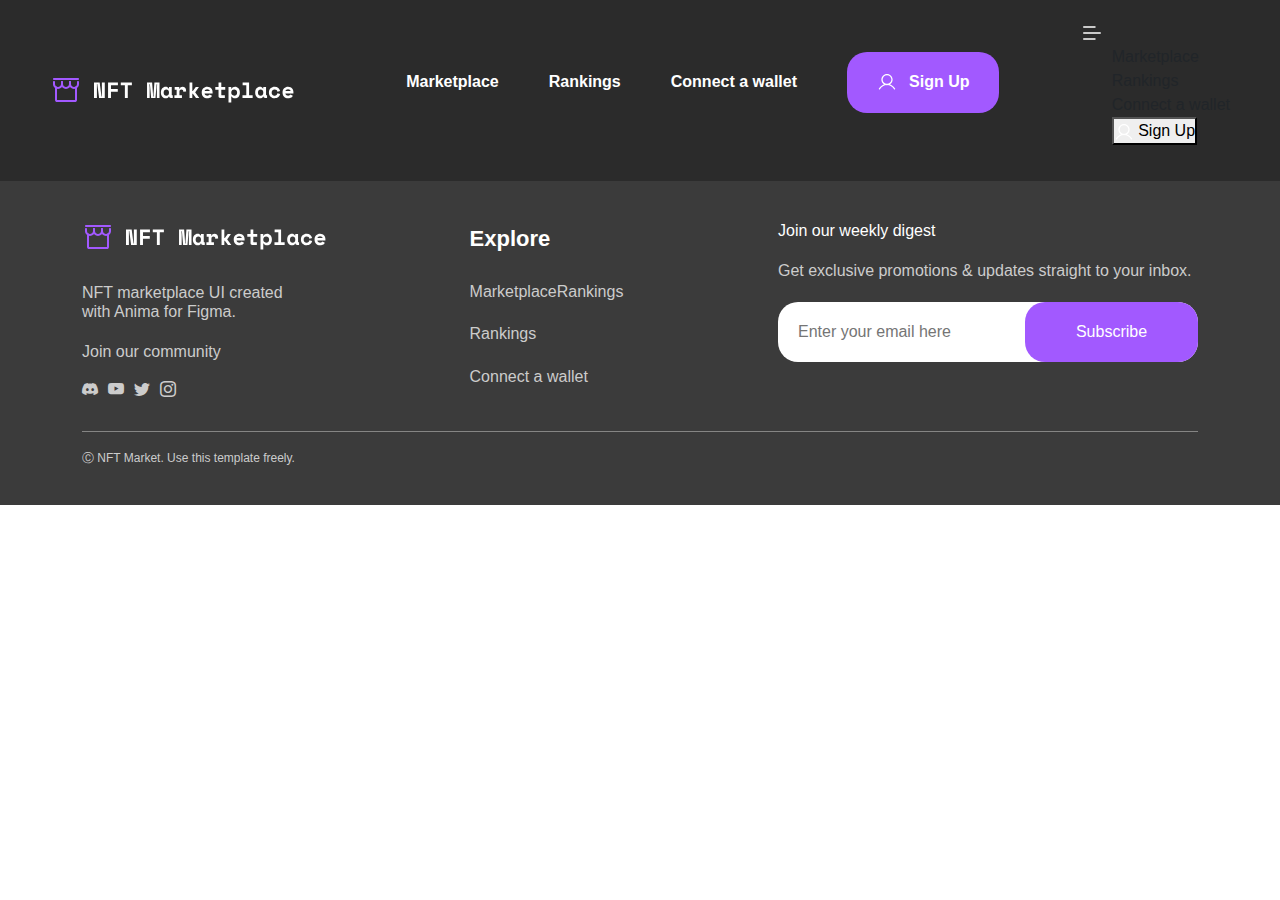
==== Index.html @ e2fe7457 "add artist product" ====
<!DOCTYPE html>
<html lang="en">

<head>
    <meta charset="UTF-8" />
    <meta http-equiv="X-UA-Compatible" content="IE=edge" />
    <meta name="viewport" content="width=device-width, initial-scale=1.0" />
    <title>NFT MarketPlace</title>
    <link rel="stylesheet" href="https://cdn.jsdelivr.net/npm/bootstrap-icons@1.10.3/font/bootstrap-icons.css" />
    <link rel="icon" href="./images/favicon_logo.ico" />
    <link rel="stylesheet" href="css/bootstrap.min.css" />
    <link rel="stylesheet" href="css/main.css" />
</head>

<!-- body -->

<body>
    <!-- header -->

    <header class="home_header">
        <nav class="home_nav">
            <div class="home_logo">
                <a href="#">
                    <img src="images/logo.svg" alt="logo" title=" NFT logo" /></a>
            </div>
            <ul class="home_list">
                <li class="home_item">
                    <a href="#" class="home_link">Marketplace</a>
                </li>
                <li class="home_item">
                    <a href="#" class="home_link">Rankings</a>
                </li>
                <li class="home_item">
                    <a href="#" class="home_link">Connect a wallet</a>
                </li>
                <button class="nav_btn">
            <img src="images/User.svg" alt="" /> Sign Up
          </button>
            </ul>
            <div class="hamburger">
                <img src="images/nav_menu.svg" alt="" />
                <div class="home_burger_nav_list">
                    <ul>
                        <li>
                            <a href="#">Marketplace</a>
                        </li>
                        <li>
                            <a href="#">Rankings</a>
                        </li>
                        <li>
                            <a href="#">Connect a wallet</a>
                        </li>
                        <button class="nav_btn">
                <img src="images/User.svg" alt="" /> Sign Up
              </button>
                    </ul>
                </div>
            </div>
        </nav>
    </header>

    <!-- footer -->

    <footer class="footer__bg">
        <div class="footer container d-flex flex-column">
            <div class="footer__content d-flex flex-column flex-lg-row justify-content-between">
                <div class="footer__desc">
                    <img src="./images/logo.svg" alt="img" />
                    <a href="#">
                        <h4>NFT marketplace UI created with Anima for Figma.</h4>
                    </a>
                    <a href="#">
                        <p>Join our community</p>
                    </a>
                    <div class="d-flex">
                        <a href="#"><i class="bi bi-discord"></i></a>
                        <a href="#"><i class="bi bi-youtube"></i></a>
                        <a href="#"><i class="bi bi-twitter"></i></a>
                        <a href="#"><i class="bi bi-instagram"></i></a>
                    </div>
                </div>
                <div class="footer__links">
                    <h4>Explore</h4>
                    <div class="d-flex flex-column">
                        <a href="#">
                            <p>MarketplaceRankings</p>
                        </a>
                        <a href="#">
                            <p>Rankings</p>
                        </a>
                        <a href="#">
                            <p>Connect a wallet</p>
                        </a>
                    </div>
                </div>
                <div class="footer__email">
                    <h4>Join our weekly digest</h4>
                    <p>Get exclusive promotions & updates straight to your inbox.</p>
                    <form class="d-flex flex-column flex-sm-row justify-content-between">
                        <input type="email" name="email" id="email" required placeholder="Enter your email here" />
                        <button type="submit">Subscribe</button>
                    </form>
                </div>
            </div>
            <div class="footer__author">
                <div class="w-100" style="background: #858584; height: 1px"></div>
                <a href="#">
                    <p>Ⓒ NFT Market. Use this template freely.</p>
                </a>
            </div>
        </div>
    </footer>

    <!-- link of js. don't touch -->

    <script src="js/bootstrap.bundle.min.js"></script>
</body>

</html>
---- css/main.css ----
@font-face {
  font-family: "Work Sans";
  src: url("../fonts/Work_Sans/static/WorkSans-Light.ttf") format("truetype");
  font-weight: 300;
  font-style: normal;
}
@font-face {
  font-family: "Work Sans";
  src: url("../fonts/Work_Sans/static/WorkSans-Regular.ttf") format("truetype");
  font-weight: 400;
  font-style: normal;
}
@font-face {
  font-family: "Work Sans";
  src: url("../fonts/Work_Sans/static/WorkSans-Medium.ttf") format("truetype");
  font-weight: 500;
  font-style: normal;
}
@font-face {
  font-family: "Work Sans";
  src: url("../fonts/Work_Sans/static/WorkSans-SemiBold.ttf") format("truetype");
  font-weight: 600;
  font-style: normal;
}
@font-face {
  font-family: "Work Sans";
  src: url("../fonts/Work_Sans/static/WorkSans-Bold.ttf") format("truetype");
  font-weight: 700;
  font-style: normal;
}
@font-face {
  font-family: "Work Sans";
  src: url("../fonts/Work_Sans/static/WorkSans-ExtraBold.ttf") format("truetype");
  font-weight: 800;
  font-style: normal;
}
* {
  box-sizing: border-box;
  padding: 0;
  margin: 0;
}

body {
  font-family: "Work Sans", sans-serif;
}

ul {
  list-style: none;
}

a {
  text-decoration: none;
  color: inherit;
}

h1,
h2,
h3,
h4,
h5,
h6,
p {
  margin: 0px;
}

.home_header .home_nav {
  background-color: #2b2b2b;
  display: flex;
  justify-content: space-between;
  align-items: center;
  padding: 20px 50px;
}
.home_header .home_nav .home_list {
  display: flex;
  column-gap: 50px;
  align-items: center;
}
.home_header .home_nav .home_list .home_item .home_link {
  font-weight: 600;
  font-size: 16px;
  line-height: 140%;
  color: #ffffff;
}
.home_header .home_nav .home_list .nav_btn {
  display: flex;
  column-gap: 12px;
  align-items: center;
  padding: 19px 30px;
  font-weight: 600;
  font-size: 16px;
  line-height: 140%;
  color: #ffffff;
  border-radius: 20px;
  background-color: #a259ff;
  border: none;
}
.home_header .home_nav .home_list .nav_btn img {
  width: 20px;
  height: 20px;
}

.footer__bg {
  background: #3B3B3B;
  padding: 40px 0;
}

.footer {
  gap: 30px;
  line-height: 140%;
  font-weight: 400;
  font-size: 16px;
  color: #CCCCCC;
}
.footer a:hover {
  color: #ffffff;
}
.footer__desc {
  max-width: 233px;
}
.footer__desc h4 {
  margin-top: 30px;
  font-weight: 400;
  font-size: 16px;
}
.footer__desc p {
  margin-top: 20px;
}
.footer__desc div {
  margin-top: 15px;
  gap: 10px;
}
.footer__desc div i {
  width: 32px;
  height: 32px;
}
.footer__links h4 {
  font-weight: 700;
  font-size: 22px;
  line-height: 160%;
  color: #FFFFFF;
}
.footer__links div {
  margin-top: 25px;
  gap: 20px;
}
.footer__email {
  max-width: 420px;
}
.footer__email h4 {
  color: #FFFFFF;
  font-weight: 400;
  font-size: 16px;
}
.footer__email p {
  word-break: break-all;
  margin-top: 20px;
}
.footer__email form {
  margin-top: 20px;
  width: 420px;
  height: 60px;
  border-radius: 20px;
  background-color: #ffffff;
}
.footer__email form input {
  margin: auto 20px;
  border: none;
  outline: none;
  background: none;
  max-width: 100%;
}
.footer__email form button {
  background-color: #a259ff;
  color: #ffffff;
  border-radius: 20px;
  border: 0;
  width: 179px;
  height: 60px;
}
.footer__author p {
  margin-top: 20px;
  font-size: 12px;
  line-height: 110%;
}

@media screen and (max-width: 992px) {
  .footer__links, .footer__email {
    margin-top: 30px;
  }
}
@media screen and (max-width: 576px) {
  .footer {
    padding: 0 30px;
  }
  .footer__email form {
    height: auto;
    width: auto;
    background: none;
    gap: 1rem;
  }
  .footer__email form input {
    background-color: #ffffff;
    margin: 0;
  }
  .footer__email form input,
  .footer__email form button {
    width: 100%;
    height: 46px !important;
    border-radius: 20px;
    padding: 12px 20px;
  }
}
.art__line--before {
  height: 1px;
  background-color: #3B3B3B;
}

.art__line--after {
  height: 1px;
  background-color: #2b2b2b;
}

.art__filter--bg {
  background-color: #2b2b2b;
}

.art__wrapper--bg {
  background-color: #3B3B3B;
}

.art__pro {
  line-height: 140%;
}
.art__pro .art__filter button {
  transition: 0.75s;
  position: relative;
  color: #858584;
  height: 70px;
  gap: 16px;
  background: none;
  border: none;
  font-size: 16px;
}
.art__pro .art__filter button span {
  color: #FFFFFF;
  font-size: 16px;
  background: #3B3B3B;
  border-radius: 20px;
  padding: 5px 10px;
}
.art__pro .art__filter button:hover {
  color: #FFFFFF;
}
.art__pro .art__filter button:hover span {
  background-color: #858584;
}
.art__pro .art__filter button::after {
  content: "";
  position: absolute;
  top: 97%;
  left: 50%;
  right: 50%;
  height: 3px;
  border-radius: 1.5px;
  width: 0%;
  background-color: #858584;
  transition: 0.5s;
}
.art__pro .art__filter button:hover::after {
  left: 0;
  right: 0;
  width: 100%;
}
.art__pro .art__wrapper--card {
  padding: 80px 0;
  gap: 30px;
}
.art__pro .art__wrapper--card .art__card {
  padding: 0;
  width: 330px;
  height: 469px;
  background: #2B2B2B;
  border-radius: 20px;
  color: #FFFFFF;
}
.art__pro .art__wrapper--card .art__card .art__img--card {
  max-width: 100%;
}
.art__pro .art__wrapper--card .art__card .art__card--content {
  padding: 20px 30px 26px 30px;
}
.art__pro .art__wrapper--card .art__card .art__card--content h4 {
  font-weight: 600;
  font-size: 22px;
}
.art__pro .art__wrapper--card .art__card .art__card--content .art__author {
  gap: 12px;
  margin-top: 5px;
  font-size: 16px;
}
.art__pro .art__wrapper--card .art__card .art__card--content .art__author img {
  width: 24px;
  height: 24px;
  border-radius: 50%;
}
.art__pro .art__wrapper--card .art__card .art__card--content .art__desc {
  margin-top: 25px;
  font-size: 12px;
  line-height: 110%;
  color: #858584;
}
.art__pro .art__wrapper--card .art__card .art__card--content .art__price {
  margin-top: 8px;
  font-size: 16px;
}

@media screen and (max-width: 576px) {
  .art__pro .art__filter {
    padding: 0 30px;
  }
  .art__pro .art__filter button span {
    display: none;
  }
  .art__pro .art__wrapper--card {
    padding: 80px 30px;
  }
}

/*# sourceMappingURL=main.css.map */
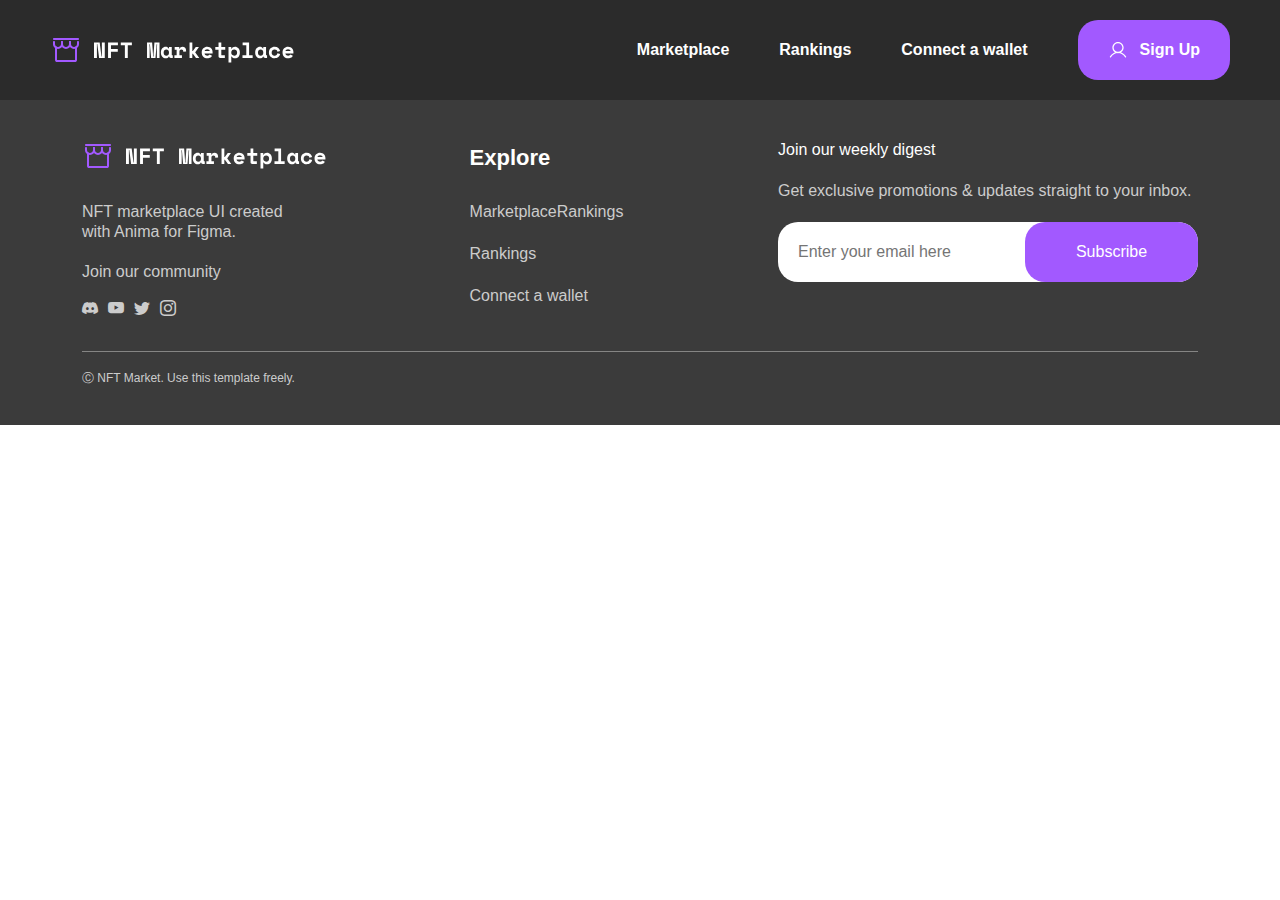
==== commit faf01f06: "add responsive navbar all page" ====
--- a/Index.html
+++ b/Index.html
@@ -1,119 +1,131 @@
 <!DOCTYPE html>
 <html lang="en">
-
-<head>
+  <head>
     <meta charset="UTF-8" />
     <meta http-equiv="X-UA-Compatible" content="IE=edge" />
     <meta name="viewport" content="width=device-width, initial-scale=1.0" />
     <title>NFT MarketPlace</title>
-    <link rel="stylesheet" href="https://cdn.jsdelivr.net/npm/bootstrap-icons@1.10.3/font/bootstrap-icons.css" />
+    <link
+      rel="stylesheet"
+      href="https://cdn.jsdelivr.net/npm/bootstrap-icons@1.10.3/font/bootstrap-icons.css"
+    />
     <link rel="icon" href="./images/favicon_logo.ico" />
     <link rel="stylesheet" href="css/bootstrap.min.css" />
     <link rel="stylesheet" href="css/main.css" />
-</head>
+  </head>
 
-<!-- body -->
+  <!-- body -->
 
-<body>
+  <body>
     <!-- header -->
 
     <header class="home_header">
-        <nav class="home_nav">
-            <div class="home_logo">
-                <a href="#">
-                    <img src="images/logo.svg" alt="logo" title=" NFT logo" /></a>
-            </div>
-            <ul class="home_list">
-                <li class="home_item">
-                    <a href="#" class="home_link">Marketplace</a>
-                </li>
-                <li class="home_item">
-                    <a href="#" class="home_link">Rankings</a>
-                </li>
-                <li class="home_item">
-                    <a href="#" class="home_link">Connect a wallet</a>
-                </li>
-                <button class="nav_btn">
+      <nav class="home_nav">
+        <div class="home_logo">
+          <a href="#">
+            <img src="images/logo.svg" alt="logo" title=" NFT logo"
+          /></a>
+        </div>
+        <ul class="home_list">
+          <li class="home_item">
+            <a href="#" class="home_link">Marketplace</a>
+          </li>
+          <li class="home_item">
+            <a href="#" class="home_link">Rankings</a>
+          </li>
+          <li class="home_item">
+            <a href="#" class="home_link">Connect a wallet</a>
+          </li>
+          <button class="nav_btn">
             <img src="images/User.svg" alt="" /> Sign Up
           </button>
-            </ul>
-            <div class="hamburger">
-                <img src="images/nav_menu.svg" alt="" />
-                <div class="home_burger_nav_list">
-                    <ul>
-                        <li>
-                            <a href="#">Marketplace</a>
-                        </li>
-                        <li>
-                            <a href="#">Rankings</a>
-                        </li>
-                        <li>
-                            <a href="#">Connect a wallet</a>
-                        </li>
-                        <button class="nav_btn">
+        </ul>
+        <div class="hamburger">
+          <img src="images/nav_menu.svg" alt="" />
+          <div class="home_burger_nav_list">
+            <ul>
+              <li>
+                <a href="#">Marketplace</a>
+              </li>
+              <li>
+                <a href="#">Rankings</a>
+              </li>
+              <li>
+                <a href="#">Connect a wallet</a>
+              </li>
+              <button class="nav_btn">
                 <img src="images/User.svg" alt="" /> Sign Up
               </button>
-                    </ul>
-                </div>
-            </div>
-        </nav>
+            </ul>
+          </div>
+        </div>
+      </nav>
     </header>
 
     <!-- footer -->
 
     <footer class="footer__bg">
-        <div class="footer container d-flex flex-column">
-            <div class="footer__content d-flex flex-column flex-lg-row justify-content-between">
-                <div class="footer__desc">
-                    <img src="./images/logo.svg" alt="img" />
-                    <a href="#">
-                        <h4>NFT marketplace UI created with Anima for Figma.</h4>
-                    </a>
-                    <a href="#">
-                        <p>Join our community</p>
-                    </a>
-                    <div class="d-flex">
-                        <a href="#"><i class="bi bi-discord"></i></a>
-                        <a href="#"><i class="bi bi-youtube"></i></a>
-                        <a href="#"><i class="bi bi-twitter"></i></a>
-                        <a href="#"><i class="bi bi-instagram"></i></a>
-                    </div>
-                </div>
-                <div class="footer__links">
-                    <h4>Explore</h4>
-                    <div class="d-flex flex-column">
-                        <a href="#">
-                            <p>MarketplaceRankings</p>
-                        </a>
-                        <a href="#">
-                            <p>Rankings</p>
-                        </a>
-                        <a href="#">
-                            <p>Connect a wallet</p>
-                        </a>
-                    </div>
-                </div>
-                <div class="footer__email">
-                    <h4>Join our weekly digest</h4>
-                    <p>Get exclusive promotions & updates straight to your inbox.</p>
-                    <form class="d-flex flex-column flex-sm-row justify-content-between">
-                        <input type="email" name="email" id="email" required placeholder="Enter your email here" />
-                        <button type="submit">Subscribe</button>
-                    </form>
-                </div>
+      <div class="footer container d-flex flex-column">
+        <div
+          class="footer__content d-flex flex-column flex-lg-row justify-content-between"
+        >
+          <div class="footer__desc">
+            <img src="./images/logo.svg" alt="img" />
+            <a href="#">
+              <h4>NFT marketplace UI created with Anima for Figma.</h4>
+            </a>
+            <a href="#">
+              <p>Join our community</p>
+            </a>
+            <div class="d-flex">
+              <a href="#"><i class="bi bi-discord"></i></a>
+              <a href="#"><i class="bi bi-youtube"></i></a>
+              <a href="#"><i class="bi bi-twitter"></i></a>
+              <a href="#"><i class="bi bi-instagram"></i></a>
             </div>
-            <div class="footer__author">
-                <div class="w-100" style="background: #858584; height: 1px"></div>
-                <a href="#">
-                    <p>Ⓒ NFT Market. Use this template freely.</p>
-                </a>
+          </div>
+          <div class="footer__links">
+            <h4>Explore</h4>
+            <div class="d-flex flex-column">
+              <a href="#">
+                <p>MarketplaceRankings</p>
+              </a>
+              <a href="#">
+                <p>Rankings</p>
+              </a>
+              <a href="#">
+                <p>Connect a wallet</p>
+              </a>
             </div>
+          </div>
+          <div class="footer__email">
+            <h4>Join our weekly digest</h4>
+            <p>Get exclusive promotions & updates straight to your inbox.</p>
+            <form
+              class="d-flex flex-column flex-sm-row justify-content-between"
+            >
+              <input
+                type="email"
+                name="email"
+                id="email"
+                required
+                placeholder="Enter your email here"
+              />
+              <button type="submit">Subscribe</button>
+            </form>
+          </div>
         </div>
+        <div class="footer__author">
+          <div class="w-100" style="background: #858584; height: 1px"></div>
+          <a href="#">
+            <p>Ⓒ NFT Market. Use this template freely.</p>
+          </a>
+        </div>
+      </div>
     </footer>
 
     <!-- link of js. don't touch -->
 
     <script src="js/bootstrap.bundle.min.js"></script>
-</body>
-
-</html>+  </body>
+</html>
--- a/css/main.css
+++ b/css/main.css
@@ -30,7 +30,8 @@
 }
 @font-face {
   font-family: "Work Sans";
-  src: url("../fonts/Work_Sans/static/WorkSans-ExtraBold.ttf") format("truetype");
+  src: url("../fonts/Work_Sans/static/WorkSans-ExtraBold.ttf")
+    format("truetype");
   font-weight: 800;
   font-style: normal;
 }
@@ -46,6 +47,8 @@
 
 ul {
   list-style: none;
+  margin: 0;
+  padding: 0;
 }
 
 a {
@@ -75,6 +78,9 @@
   column-gap: 50px;
   align-items: center;
 }
+.home_header .home_nav .hamburger {
+  display: none;
+}
 .home_header .home_nav .home_list .home_item .home_link {
   font-weight: 600;
   font-size: 16px;
@@ -99,8 +105,53 @@
   height: 20px;
 }
 
+/* ============================================================= */
+
+@media screen and (min-width: 350px) and (max-width: 1000px) {
+  .home_header .home_nav {
+    background-color: #2b2b2b;
+    display: flex;
+    justify-content: space-between;
+    align-items: center;
+    padding: 20px 30px;
+  }
+  .home_header .home_nav .home_list {
+    display: none;
+  }
+  .home_header .home_nav .hamburger {
+    display: block;
+    position: relative;
+  }
+  .home_burger_nav_list {
+    display: none;
+  }
+  .home_header .home_nav .hamburger:hover .home_burger_nav_list {
+    display: block;
+    position: absolute;
+    right: 24px;
+  }
+  .home_header .home_nav .hamburger:hover .home_burger_nav_list ul {
+    display: flex;
+    flex-direction: column;
+    row-gap: 10px;
+    background-color: #ffffff;
+    box-shadow: 0px 0px 10px black;
+    padding: 10px 15px;
+  }
+  .home_header .home_nav .hamburger:hover .home_burger_nav_list ul button {
+    border: none;
+    background: #a259ff;
+    border-radius: 20px;
+    height: 30px;
+    width: 100px;
+    color: white;
+  }
+}
+
+/* ============================================================= */
+
 .footer__bg {
-  background: #3B3B3B;
+  background: #3b3b3b;
   padding: 40px 0;
 }
 
@@ -109,7 +160,7 @@
   line-height: 140%;
   font-weight: 400;
   font-size: 16px;
-  color: #CCCCCC;
+  color: #cccccc;
 }
 .footer a:hover {
   color: #ffffff;
@@ -137,7 +188,7 @@
   font-weight: 700;
   font-size: 22px;
   line-height: 160%;
-  color: #FFFFFF;
+  color: #ffffff;
 }
 .footer__links div {
   margin-top: 25px;
@@ -147,7 +198,7 @@
   max-width: 420px;
 }
 .footer__email h4 {
-  color: #FFFFFF;
+  color: #ffffff;
   font-weight: 400;
   font-size: 16px;
 }
@@ -184,7 +235,8 @@
 }
 
 @media screen and (max-width: 992px) {
-  .footer__links, .footer__email {
+  .footer__links,
+  .footer__email {
     margin-top: 30px;
   }
 }
@@ -212,7 +264,7 @@
 }
 .art__line--before {
   height: 1px;
-  background-color: #3B3B3B;
+  background-color: #3b3b3b;
 }
 
 .art__line--after {
@@ -225,7 +277,7 @@
 }
 
 .art__wrapper--bg {
-  background-color: #3B3B3B;
+  background-color: #3b3b3b;
 }
 
 .art__pro {
@@ -242,14 +294,14 @@
   font-size: 16px;
 }
 .art__pro .art__filter button span {
-  color: #FFFFFF;
-  font-size: 16px;
-  background: #3B3B3B;
+  color: #ffffff;
+  font-size: 16px;
+  background: #3b3b3b;
   border-radius: 20px;
   padding: 5px 10px;
 }
 .art__pro .art__filter button:hover {
-  color: #FFFFFF;
+  color: #ffffff;
 }
 .art__pro .art__filter button:hover span {
   background-color: #858584;
@@ -279,9 +331,9 @@
   padding: 0;
   width: 330px;
   height: 469px;
-  background: #2B2B2B;
-  border-radius: 20px;
-  color: #FFFFFF;
+  background: #2b2b2b;
+  border-radius: 20px;
+  color: #ffffff;
 }
 .art__pro .art__wrapper--card .art__card .art__img--card {
   max-width: 100%;
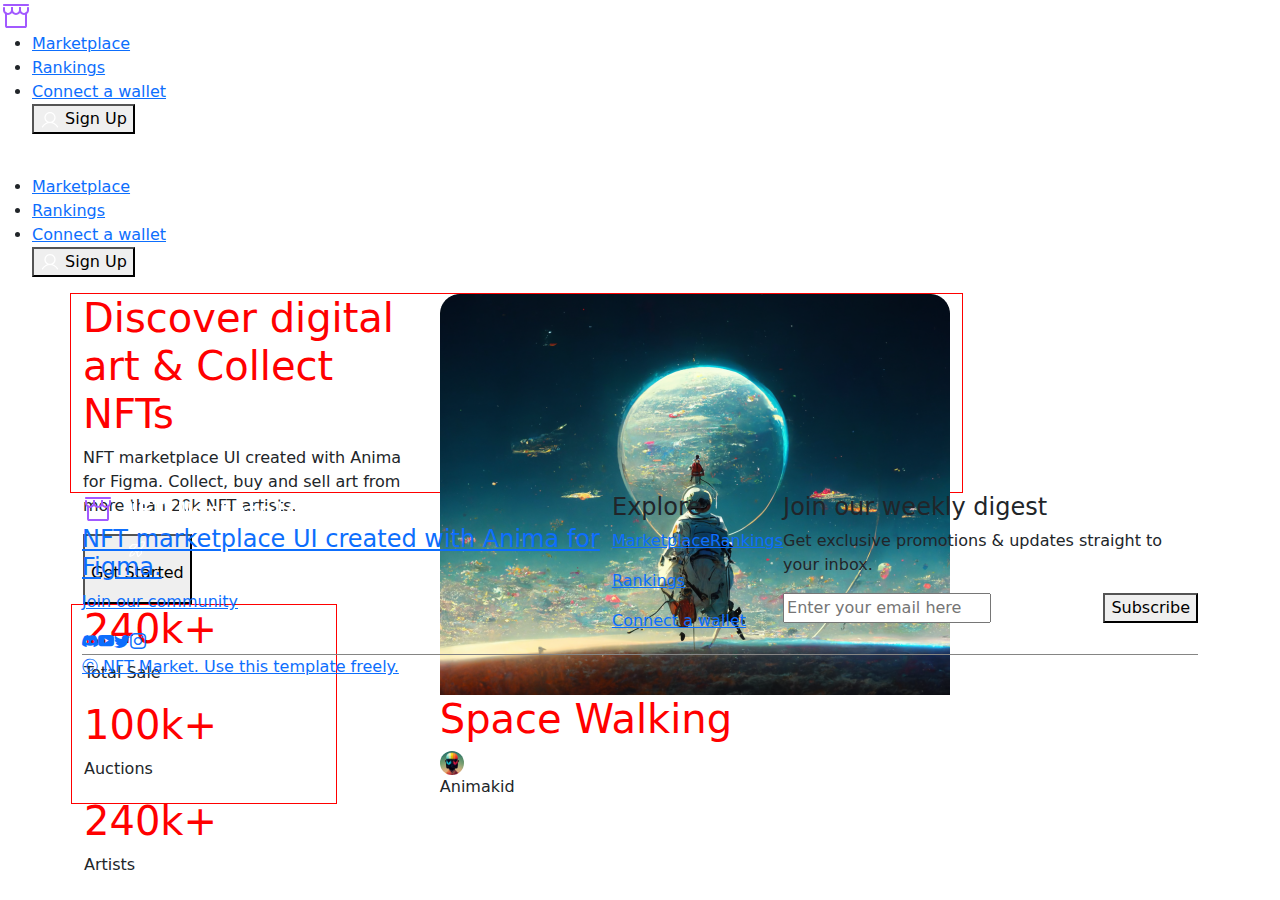
==== commit 1b5574f8: "commit" ====
--- a/Index.html
+++ b/Index.html
@@ -11,7 +11,7 @@
     />
     <link rel="icon" href="./images/favicon_logo.ico" />
     <link rel="stylesheet" href="css/bootstrap.min.css" />
-    <link rel="stylesheet" href="css/main.css" />
+    <link rel="stylesheet" href="css/main-home_page.css" />
   </head>
 
   <!-- body -->
@@ -61,6 +61,50 @@
         </div>
       </nav>
     </header>
+
+    <main class="main">
+      <section class="space_walking">
+        <div class="container">
+          <div class="row">
+            <div class="col">
+              <h1>Discover digital art & Collect NFTs</h1>
+              <p>
+                NFT marketplace UI created with Anima for Figma. Collect, buy
+                and sell art from more than 20k NFT artists.
+              </p>
+              <button class="space_btn">
+                <img src="images/raketa_home.svg" alt="" />
+                <p>Get Started</p>
+              </button>
+              <div class="row">
+                <div class="col">
+                  <h1>240k+</h1>
+                  <p>Total Sale</p>
+                </div>
+                <div class="col">
+                  <h1>100k+</h1>
+                  <p>Auctions</p>
+                </div>
+                <div class="col">
+                  <h1>240k+</h1>
+                  <p>Artists</p>
+                </div>
+              </div>
+            </div>
+            <div class="col">
+              <img src="images/home_space_img.png" alt="" />
+              <div class="home_space-title">
+                <h1>Space Walking</h1>
+                <div class="space-title">
+                  <img src="images/Avatar_home.svg" alt="" />
+                  <p>Animakid</p>
+                </div>
+              </div>
+            </div>
+          </div>
+        </div>
+      </section>
+    </main>
 
     <!-- footer -->
 
--- a/css/main-home_page.css
+++ b/css/main-home_page.css
@@ -0,0 +1,10 @@
+.main .space_walking .container .row {
+  border: 1px solid red;
+  height: 200px;
+  width: 80%;
+}
+.main .space_walking .container .row h1 {
+  color: red;
+}
+
+/*# sourceMappingURL=main-home_page.css.map */
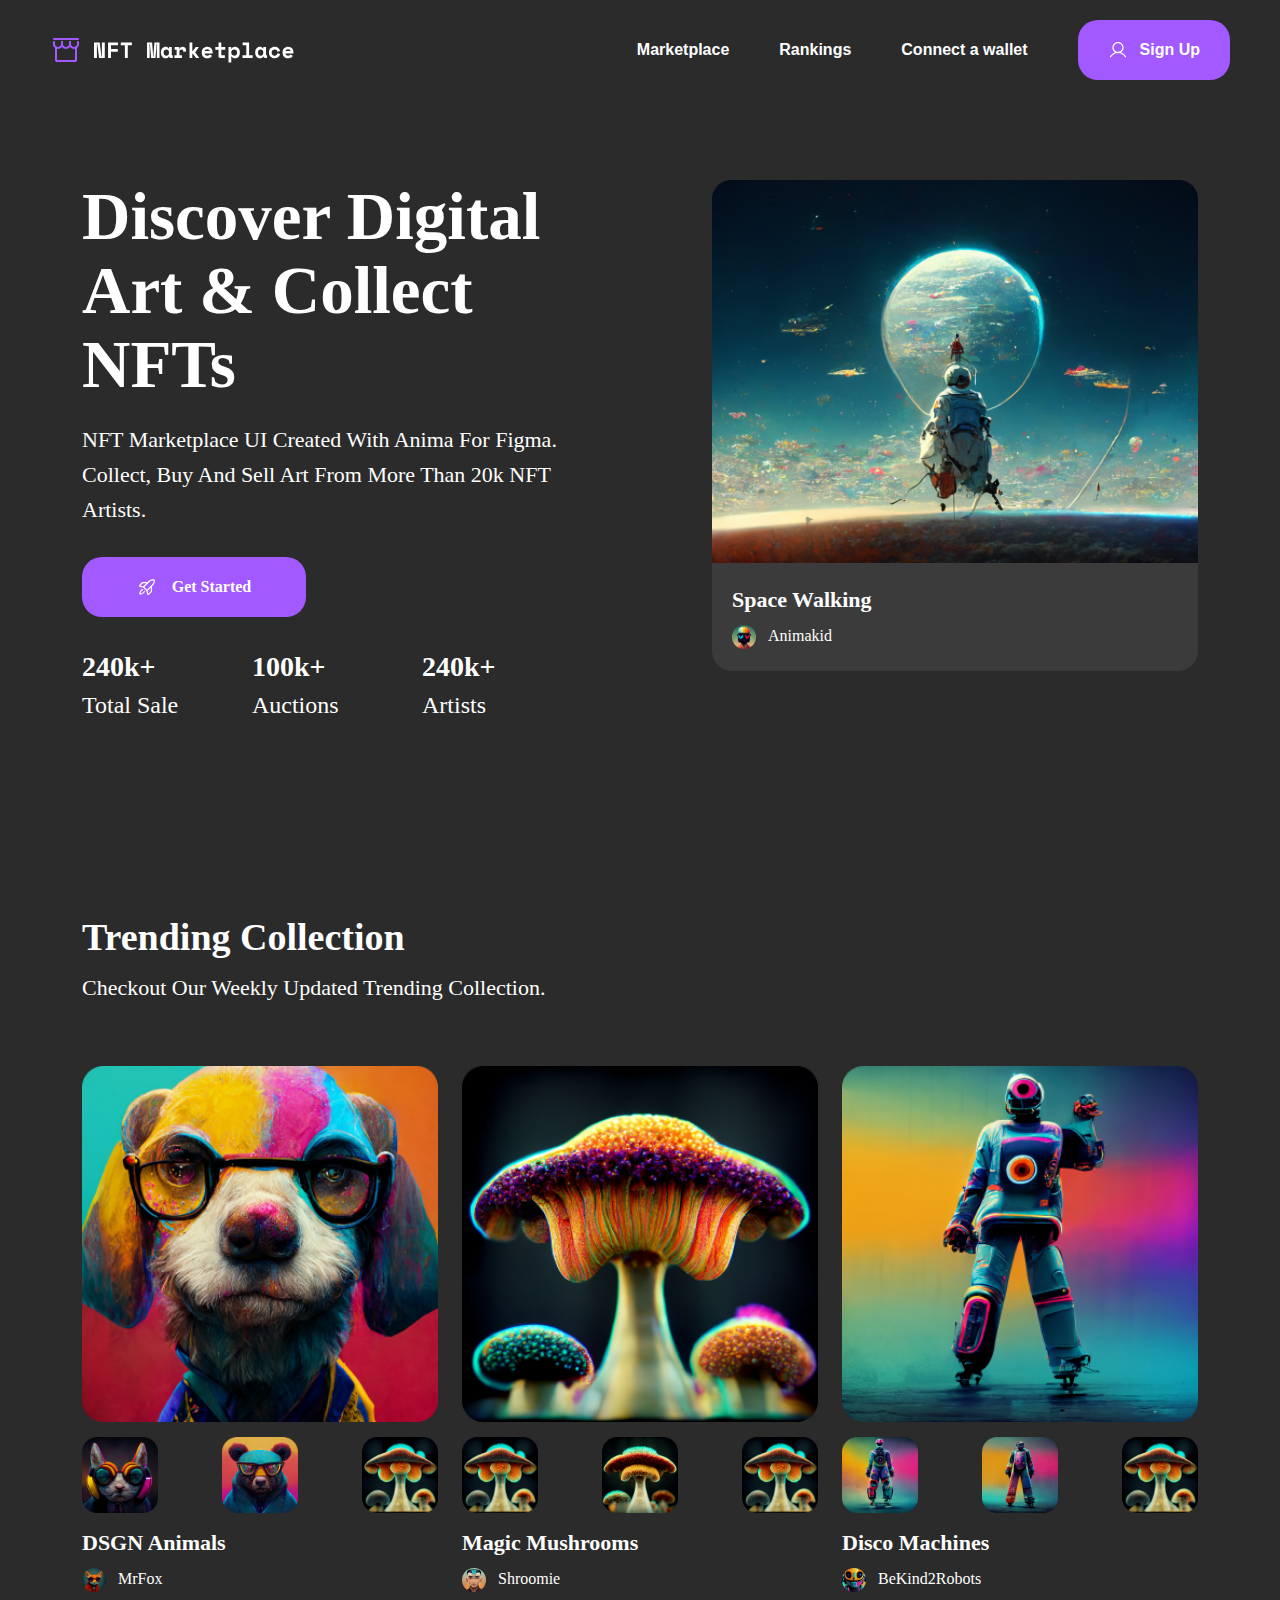
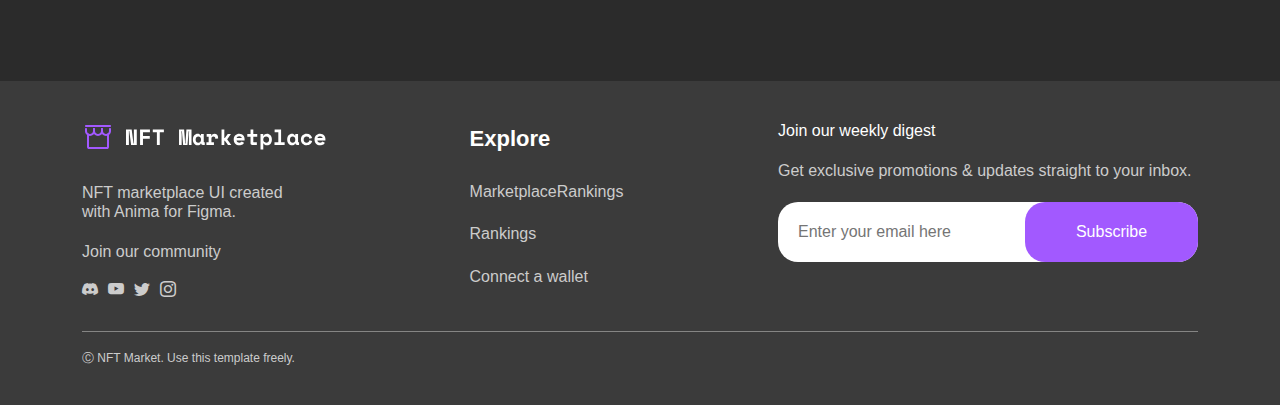
==== commit e6d3e0da: "home page add section" ====
--- a/Index.html
+++ b/Index.html
@@ -12,6 +12,7 @@
     <link rel="icon" href="./images/favicon_logo.ico" />
     <link rel="stylesheet" href="css/bootstrap.min.css" />
     <link rel="stylesheet" href="css/main-home_page.css" />
+    <link rel="stylesheet" href="css/main.css" />
   </head>
 
   <!-- body -->
@@ -100,6 +101,144 @@
                   <p>Animakid</p>
                 </div>
               </div>
+              <button class="space_btn">
+                <img src="images/raketa_home.svg" alt="" />
+                <p>Get Started</p>
+              </button>
+              <div class="row row2">
+                <div class="col">
+                  <h1>240k+</h1>
+                  <p>Total Sale</p>
+                </div>
+                <div class="col">
+                  <h1>100k+</h1>
+                  <p>Auctions</p>
+                </div>
+                <div class="col">
+                  <h1>240k+</h1>
+                  <p>Artists</p>
+                </div>
+              </div>
+            </div>
+          </div>
+        </div>
+      </section>
+
+      <section class="trending">
+        <div class="container">
+          <h1>Trending Collection</h1>
+          <p>Checkout our weekly updated trending collection.</p>
+          <div class="row">
+            <div class="col">
+              <div class="banner_img">
+                <img
+                  src="images/home_img/Primary Photo Placeholder.png"
+                  alt=""
+                />
+              </div>
+              <div class="row">
+                <div class="col">
+                  <img
+                    src="images/home_img/Secondary Photo Placeholder.png"
+                    alt=""
+                  />
+                </div>
+                <div class="col">
+                  <img
+                    src="images/home_img/Secondary Photo Placeholder (1).png"
+                    alt=""
+                  />
+                </div>
+                <div class="col">
+                  <img
+                    src="images/home_img/Secondary Photo Placeholder (2).png"
+                    alt=""
+                  />
+                </div>
+              </div>
+              <div class="trending-avatar">
+                <h1>DSGN Animals</h1>
+                <div class="avatar-title">
+                  <img src="images/home_img/Avatar Placeholder.png" alt="" />
+                  <h1>MrFox</h1>
+                </div>
+              </div>
+            </div>
+            <div class="col col1">
+              <div class="banner_img">
+                <img
+                  src="images/home_img/Primary Photo Placeholder (1).png"
+                  alt=""
+                />
+              </div>
+              <div class="row">
+                <div class="col">
+                  <img
+                    src="images/home_img/Secondary Photo Placeholder (2).png"
+                    alt=""
+                  />
+                </div>
+                <div class="col">
+                  <img
+                    src="images/home_img/Secondary Photo Placeholder (3).png"
+                    alt=""
+                  />
+                </div>
+                <div class="col">
+                  <img
+                    src="images/home_img/Secondary Photo Placeholder (2).png"
+                    alt=""
+                  />
+                </div>
+              </div>
+              <div class="trending-avatar">
+                <h1>Magic Mushrooms</h1>
+                <div class="avatar-title">
+                  <img
+                    src="images/home_img/Avatar Placeholder (1).png"
+                    alt=""
+                  />
+                  <h1>Shroomie</h1>
+                </div>
+              </div>
+            </div>
+            <div class="col col2">
+              <div class="banner_img">
+                <img
+                  src="images/home_img/Primary Photo Placeholder (2).png"
+                  alt=""
+                />
+              </div>
+              <div class="row">
+                <div class="col">
+                  <img
+                    src="images/home_img/Secondary Photo Placeholder (4).png"
+                    alt=""
+                  />
+                </div>
+                <div class="col">
+                  <img
+                    src="images/home_img/Secondary Photo Placeholder (5).png"
+                    alt=""
+                  />
+                </div>
+                <div class="col">
+                  <img
+                    src="images/home_img/Secondary Photo Placeholder (2).png"
+                    alt=""
+                  />
+                </div>
+              </div>
+              <div class="trending-avatar">
+                <h1>Disco Machines</h1>
+                <div class="avatar-title">
+                  <img
+                    src="images/home_img/Avatar Placeholder (2).png"
+                    alt=""
+                  />
+                  <h1>BeKind2Robots</h1>
+                </div>
+              </div>
             </div>
           </div>
         </div>
--- a/css/main-home_page.css
+++ b/css/main-home_page.css
@@ -1,10 +1,392 @@
+@font-face {
+  font-family: "Work Sans";
+  src: url("../fonts/Work_Sans/static/WorkSans-Light.ttf") format("truetype");
+  font-weight: 300;
+  font-style: normal;
+}
+@font-face {
+  font-family: "Work Sans";
+  src: url("../fonts/Work_Sans/static/WorkSans-Regular.ttf") format("truetype");
+  font-weight: 400;
+  font-style: normal;
+}
+@font-face {
+  font-family: "Work Sans";
+  src: url("../fonts/Work_Sans/static/WorkSans-Medium.ttf") format("truetype");
+  font-weight: 500;
+  font-style: normal;
+}
+@font-face {
+  font-family: "Work Sans";
+  src: url("../fonts/Work_Sans/static/WorkSans-SemiBold.ttf") format("truetype");
+  font-weight: 600;
+  font-style: normal;
+}
+@font-face {
+  font-family: "Work Sans";
+  src: url("../fonts/Work_Sans/static/WorkSans-Bold.ttf") format("truetype");
+  font-weight: 700;
+  font-style: normal;
+}
+@font-face {
+  font-family: "Work Sans";
+  src: url("../fonts/Work_Sans/static/WorkSans-ExtraBold.ttf") format("truetype");
+  font-weight: 800;
+  font-style: normal;
+}
+* {
+  box-sizing: border-box;
+  padding: 0;
+  margin: 0;
+}
+
+body {
+  font-family: "Work Sans", sans-serif;
+}
+
+ul {
+  list-style: none;
+}
+
+a {
+  text-decoration: none;
+  color: inherit;
+}
+
+h1,
+h2,
+h3,
+h4,
+h5,
+h6,
+p {
+  margin: 0px;
+}
+
+.main {
+  font-family: "Work Sans";
+}
+.main .space_walking {
+  background-color: #2b2b2b;
+  padding: 80px 0px;
+}
 .main .space_walking .container .row {
-  border: 1px solid red;
-  height: 200px;
-  width: 80%;
-}
-.main .space_walking .container .row h1 {
-  color: red;
+  display: flex;
+  justify-content: space-between;
+}
+.main .space_walking .container .row .col:nth-child(1) {
+  max-width: 510px;
+}
+.main .space_walking .container .row .col:nth-child(1) h1 {
+  font-family: "Work Sans";
+  font-style: normal;
+  font-weight: 600;
+  font-size: 67px;
+  line-height: 110%;
+  text-transform: capitalize;
+  color: #ffffff;
+  margin-bottom: 20px;
+}
+.main .space_walking .container .row .col:nth-child(1) p {
+  font-weight: 400;
+  font-size: 22px;
+  line-height: 160%;
+  text-transform: capitalize;
+  color: #ffffff;
+  margin-bottom: 30px;
+}
+.main .space_walking .container .row .col:nth-child(1) .space_btn {
+  display: flex;
+  justify-content: center;
+  align-items: center;
+  column-gap: 15px;
+  width: 224px;
+  height: 60px;
+  background: #a259ff;
+  border-radius: 20px;
+  border: none;
+  margin-bottom: 30px;
+}
+.main .space_walking .container .row .col:nth-child(1) .space_btn p {
+  font-weight: 600;
+  font-size: 16px;
+  line-height: 140%;
+  text-align: center;
+  color: #ffffff;
+  padding-top: 30px;
+}
+.main .space_walking .container .row .col:nth-child(1) .row {
+  display: flex;
+  justify-content: space-between;
+}
+.main .space_walking .container .row .col:nth-child(1) .row .col h1 {
+  font-family: "Space Mono";
+  font-style: normal;
+  font-weight: 700;
+  font-size: 28px;
+  line-height: 140%;
+  display: flex;
+  align-items: center;
+  text-transform: capitalize;
+  color: #ffffff;
+  margin: 0px;
+}
+.main .space_walking .container .row .col:nth-child(1) .row .col p {
+  font-weight: 400;
+  font-size: 23.99px;
+  line-height: 160%;
+  text-transform: capitalize;
+  color: #ffffff;
+}
+.main .space_walking .container .row .col:nth-child(2) {
+  max-width: 510px;
+}
+.main .space_walking .container .row .col:nth-child(2) img {
+  width: 100%;
+}
+.main .space_walking .container .row .col:nth-child(2) .home_space-title {
+  display: flex;
+  flex-direction: column;
+  padding: 22px 20px;
+  background: #3b3b3b;
+  border-radius: 0px 0px 20px 20px;
+}
+.main .space_walking .container .row .col:nth-child(2) .home_space-title h1 {
+  font-weight: 600;
+  font-size: 22px;
+  line-height: 140%;
+  text-transform: capitalize;
+  color: #ffffff;
+  margin-bottom: 10px;
+}
+.main .space_walking .container .row .col:nth-child(2) .home_space-title .space-title {
+  display: flex;
+  column-gap: 12px;
+}
+.main .space_walking .container .row .col:nth-child(2) .home_space-title .space-title img {
+  width: 24px;
+  height: 24px;
+}
+.main .space_walking .container .row .col:nth-child(2) .home_space-title .space-title p {
+  font-weight: 400;
+  font-size: 16px;
+  line-height: 140%;
+  color: #ffffff;
+}
+.main .space_walking .container .row .col:nth-child(2) .space_btn {
+  display: none;
+}
+.main .space_walking .container .row .col:nth-child(2) .row2 {
+  display: none;
+}
+
+@media screen and (min-width: 350px) and (max-width: 850px) {
+  .main .space_walking {
+    background-color: #2b2b2b;
+    padding: 40px 0px;
+  }
+  .main .space_walking .container .row {
+    display: flex;
+    flex-direction: column;
+    align-items: center;
+  }
+  .main .space_walking .container .row .col:nth-child(1) {
+    max-width: 510px;
+  }
+  .main .space_walking .container .row .col:nth-child(1) h1 {
+    font-family: "Work Sans";
+    font-style: normal;
+    font-weight: 600;
+    font-size: 28px;
+    line-height: 140%;
+    text-transform: capitalize;
+    color: #ffffff;
+    margin-bottom: 20px;
+  }
+  .main .space_walking .container .row .col:nth-child(1) p {
+    font-weight: 400;
+    font-size: 16px;
+    line-height: 140%;
+    text-transform: capitalize;
+    color: #ffffff;
+    margin-bottom: 30px;
+  }
+  .main .space_walking .container .row .col:nth-child(1) .space_btn {
+    display: none;
+  }
+  .main .space_walking .container .row .col:nth-child(1) .space_btn p {
+    font-weight: 600;
+    font-size: 16px;
+    line-height: 140%;
+    text-align: center;
+    color: #ffffff;
+    padding-top: 30px;
+  }
+  .main .space_walking .container .row .col:nth-child(1) .row {
+    display: none;
+  }
+  .main .space_walking .container .row .col:nth-child(2) {
+    max-width: 510px;
+  }
+  .main .space_walking .container .row .col:nth-child(2) img {
+    width: 100%;
+  }
+  .main .space_walking .container .row .col:nth-child(2) .space_btn {
+    display: block;
+    width: 100%;
+    display: flex;
+    justify-content: center;
+    align-items: center;
+    column-gap: 15px;
+    height: 60px;
+    background: #a259ff;
+    border-radius: 20px;
+    border: none;
+    margin: 20px 0px;
+  }
+  .main .space_walking .container .row .col:nth-child(2) .space_btn img {
+    width: 24px;
+    height: 24px;
+  }
+  .main .space_walking .container .row .col:nth-child(2) .space_btn p {
+    font-weight: 600;
+    font-size: 16px;
+    line-height: 140%;
+    text-align: center;
+    color: #ffffff;
+  }
+  .main .space_walking .container .row .col:nth-child(2) .row {
+    display: block;
+    display: flex;
+    justify-content: space-between;
+    flex-direction: row;
+    align-items: flex-start;
+  }
+  .main .space_walking .container .row .col:nth-child(2) .row .col h1 {
+    font-family: "Space Mono";
+    font-style: normal;
+    font-weight: 700;
+    font-size: 22px;
+    line-height: 160%;
+    display: flex;
+    align-items: center;
+    text-transform: capitalize;
+    color: #ffffff;
+    margin: 0px;
+  }
+  .main .space_walking .container .row .col:nth-child(2) .row .col p {
+    font-weight: 400;
+    font-size: 16px;
+    line-height: 140%;
+    text-transform: capitalize;
+    color: #ffffff;
+  }
+}
+.main .trending {
+  padding: 80px 0px;
+  background: #2b2b2b;
+}
+.main .trending .container h1 {
+  font-family: "Work Sans";
+  font-style: normal;
+  font-weight: 600;
+  font-size: 38px;
+  line-height: 120%;
+  text-transform: capitalize;
+  color: #ffffff;
+  margin-bottom: 10px;
+}
+.main .trending .container p {
+  font-family: "Work Sans";
+  font-style: normal;
+  font-weight: 400;
+  font-size: 22px;
+  line-height: 160%;
+  text-transform: capitalize;
+  color: #ffffff;
+  margin-bottom: 60px;
+}
+.main .trending .container .row {
+  display: flex;
+  justify-content: space-between;
+}
+.main .trending .container .row .col {
+  max-width: 400px;
+}
+.main .trending .container .row .col .banner_img {
+  width: 100%;
+  margin-bottom: 15px;
+}
+.main .trending .container .row .col .banner_img img {
+  width: 100%;
+}
+.main .trending .container .row .col .row {
+  display: flex;
+  justify-content: space-between;
+  margin-bottom: 15px;
+}
+.main .trending .container .row .col .row .col {
+  max-width: 100px;
+}
+.main .trending .container .row .col .row .col img {
+  width: 100%;
+}
+.main .trending .container .row .col .trending-avatar h1 {
+  font-family: "Work Sans";
+  font-style: normal;
+  font-weight: 600;
+  font-size: 22px;
+  line-height: 140%;
+  text-transform: capitalize;
+  color: #ffffff;
+  margin-bottom: 10px;
+}
+.main .trending .container .row .col .trending-avatar .avatar-title {
+  display: flex;
+  column-gap: 12px;
+}
+.main .trending .container .row .col .trending-avatar .avatar-title img {
+  width: 24px;
+  height: 24px;
+}
+.main .trending .container .row .col .trending-avatar .avatar-title h1 {
+  font-family: "Work Sans";
+  font-style: normal;
+  font-weight: 400;
+  font-size: 16px;
+  line-height: 140%;
+  color: #ffffff;
+}
+
+@media screen and (min-width: 576px) and (max-width: 992px) {
+  .container .row .col2 {
+    display: none;
+  }
+}
+@media screen and (min-width: 350px) and (max-width: 575px) {
+  .trending {
+    padding: 40px 0px;
+  }
+  .trending .container {
+    display: flex;
+    flex-direction: column;
+    align-items: center;
+  }
+  .trending .container h1 {
+    font-size: 28px;
+    line-height: 140%;
+  }
+  .trending .container p {
+    font-size: 16px;
+    line-height: 140%;
+    margin-bottom: 40px;
+  }
+  .trending .container .row .col1 {
+    display: none;
+  }
+  .trending .container .row .col2 {
+    display: none;
+  }
 }
 
 /*# sourceMappingURL=main-home_page.css.map */
--- a/css/main.css
+++ b/css/main.css
@@ -0,0 +1,381 @@
+@font-face {
+  font-family: "Work Sans";
+  src: url("../fonts/Work_Sans/static/WorkSans-Light.ttf") format("truetype");
+  font-weight: 300;
+  font-style: normal;
+}
+@font-face {
+  font-family: "Work Sans";
+  src: url("../fonts/Work_Sans/static/WorkSans-Regular.ttf") format("truetype");
+  font-weight: 400;
+  font-style: normal;
+}
+@font-face {
+  font-family: "Work Sans";
+  src: url("../fonts/Work_Sans/static/WorkSans-Medium.ttf") format("truetype");
+  font-weight: 500;
+  font-style: normal;
+}
+@font-face {
+  font-family: "Work Sans";
+  src: url("../fonts/Work_Sans/static/WorkSans-SemiBold.ttf") format("truetype");
+  font-weight: 600;
+  font-style: normal;
+}
+@font-face {
+  font-family: "Work Sans";
+  src: url("../fonts/Work_Sans/static/WorkSans-Bold.ttf") format("truetype");
+  font-weight: 700;
+  font-style: normal;
+}
+@font-face {
+  font-family: "Work Sans";
+  src: url("../fonts/Work_Sans/static/WorkSans-ExtraBold.ttf")
+    format("truetype");
+  font-weight: 800;
+  font-style: normal;
+}
+* {
+  box-sizing: border-box;
+  padding: 0;
+  margin: 0;
+}
+
+body {
+  font-family: "Work Sans", sans-serif;
+}
+
+ul {
+  list-style: none;
+  margin: 0;
+  padding: 0;
+}
+
+a {
+  text-decoration: none;
+  color: inherit;
+}
+
+h1,
+h2,
+h3,
+h4,
+h5,
+h6,
+p {
+  margin: 0px;
+}
+
+.home_header .home_nav {
+  background-color: #2b2b2b;
+  display: flex;
+  justify-content: space-between;
+  align-items: center;
+  padding: 20px 50px;
+}
+.home_header .home_nav .home_list {
+  display: flex;
+  column-gap: 50px;
+  align-items: center;
+}
+.home_header .home_nav .hamburger {
+  display: none;
+}
+.home_header .home_nav .home_list .home_item .home_link {
+  font-weight: 600;
+  font-size: 16px;
+  line-height: 140%;
+  color: #ffffff;
+}
+.home_header .home_nav .home_list .nav_btn {
+  display: flex;
+  column-gap: 12px;
+  align-items: center;
+  padding: 19px 30px;
+  font-weight: 600;
+  font-size: 16px;
+  line-height: 140%;
+  color: #ffffff;
+  border-radius: 20px;
+  background-color: #a259ff;
+  border: none;
+}
+.home_header .home_nav .home_list .nav_btn img {
+  width: 20px;
+  height: 20px;
+}
+
+/* ============================================================= */
+
+@media screen and (min-width: 350px) and (max-width: 1000px) {
+  .home_header .home_nav {
+    background-color: #2b2b2b;
+    display: flex;
+    justify-content: space-between;
+    align-items: center;
+    padding: 20px 30px;
+  }
+  .home_header .home_nav .home_list {
+    display: none;
+  }
+  .home_header .home_nav .hamburger {
+    display: block;
+    position: relative;
+  }
+  .home_burger_nav_list {
+    display: none;
+  }
+  .home_header .home_nav .hamburger:hover .home_burger_nav_list {
+    display: block;
+    position: absolute;
+    right: 24px;
+  }
+  .home_header .home_nav .hamburger:hover .home_burger_nav_list ul {
+    display: flex;
+    flex-direction: column;
+    row-gap: 10px;
+    background-color: #ffffff;
+    box-shadow: 0px 0px 10px black;
+    padding: 10px 15px;
+  }
+  .home_header .home_nav .hamburger:hover .home_burger_nav_list ul button {
+    border: none;
+    background: #a259ff;
+    border-radius: 20px;
+    height: 30px;
+    width: 100px;
+    color: white;
+  }
+}
+
+/* ============================================================= */
+
+.footer__bg {
+  background: #3b3b3b;
+  padding: 40px 0;
+}
+
+.footer {
+  gap: 30px;
+  line-height: 140%;
+  font-weight: 400;
+  font-size: 16px;
+  color: #cccccc;
+}
+.footer a:hover {
+  color: #ffffff;
+}
+.footer__desc {
+  max-width: 233px;
+}
+.footer__desc h4 {
+  margin-top: 30px;
+  font-weight: 400;
+  font-size: 16px;
+}
+.footer__desc p {
+  margin-top: 20px;
+}
+.footer__desc div {
+  margin-top: 15px;
+  gap: 10px;
+}
+.footer__desc div i {
+  width: 32px;
+  height: 32px;
+}
+.footer__links h4 {
+  font-weight: 700;
+  font-size: 22px;
+  line-height: 160%;
+  color: #ffffff;
+}
+.footer__links div {
+  margin-top: 25px;
+  gap: 20px;
+}
+.footer__email {
+  max-width: 420px;
+}
+.footer__email h4 {
+  color: #ffffff;
+  font-weight: 400;
+  font-size: 16px;
+}
+.footer__email p {
+  word-break: break-all;
+  margin-top: 20px;
+}
+.footer__email form {
+  margin-top: 20px;
+  width: 420px;
+  height: 60px;
+  border-radius: 20px;
+  background-color: #ffffff;
+}
+.footer__email form input {
+  margin: auto 20px;
+  border: none;
+  outline: none;
+  background: none;
+  max-width: 100%;
+}
+.footer__email form button {
+  background-color: #a259ff;
+  color: #ffffff;
+  border-radius: 20px;
+  border: 0;
+  width: 179px;
+  height: 60px;
+}
+.footer__author p {
+  margin-top: 20px;
+  font-size: 12px;
+  line-height: 110%;
+}
+
+@media screen and (max-width: 992px) {
+  .footer__links,
+  .footer__email {
+    margin-top: 30px;
+  }
+}
+@media screen and (max-width: 576px) {
+  .footer {
+    padding: 0 30px;
+  }
+  .footer__email form {
+    height: auto;
+    width: auto;
+    background: none;
+    gap: 1rem;
+  }
+  .footer__email form input {
+    background-color: #ffffff;
+    margin: 0;
+  }
+  .footer__email form input,
+  .footer__email form button {
+    width: 100%;
+    height: 46px !important;
+    border-radius: 20px;
+    padding: 12px 20px;
+  }
+}
+.art__line--before {
+  height: 1px;
+  background-color: #3b3b3b;
+}
+
+.art__line--after {
+  height: 1px;
+  background-color: #2b2b2b;
+}
+
+.art__filter--bg {
+  background-color: #2b2b2b;
+}
+
+.art__wrapper--bg {
+  background-color: #3b3b3b;
+}
+
+.art__pro {
+  line-height: 140%;
+}
+.art__pro .art__filter button {
+  transition: 0.75s;
+  position: relative;
+  color: #858584;
+  height: 70px;
+  gap: 16px;
+  background: none;
+  border: none;
+  font-size: 16px;
+}
+.art__pro .art__filter button span {
+  color: #ffffff;
+  font-size: 16px;
+  background: #3b3b3b;
+  border-radius: 20px;
+  padding: 5px 10px;
+}
+.art__pro .art__filter button:hover {
+  color: #ffffff;
+}
+.art__pro .art__filter button:hover span {
+  background-color: #858584;
+}
+.art__pro .art__filter button::after {
+  content: "";
+  position: absolute;
+  top: 97%;
+  left: 50%;
+  right: 50%;
+  height: 3px;
+  border-radius: 1.5px;
+  width: 0%;
+  background-color: #858584;
+  transition: 0.5s;
+}
+.art__pro .art__filter button:hover::after {
+  left: 0;
+  right: 0;
+  width: 100%;
+}
+.art__pro .art__wrapper--card {
+  padding: 80px 0;
+  gap: 30px;
+}
+.art__pro .art__wrapper--card .art__card {
+  padding: 0;
+  width: 330px;
+  height: 469px;
+  background: #2b2b2b;
+  border-radius: 20px;
+  color: #ffffff;
+}
+.art__pro .art__wrapper--card .art__card .art__img--card {
+  max-width: 100%;
+}
+.art__pro .art__wrapper--card .art__card .art__card--content {
+  padding: 20px 30px 26px 30px;
+}
+.art__pro .art__wrapper--card .art__card .art__card--content h4 {
+  font-weight: 600;
+  font-size: 22px;
+}
+.art__pro .art__wrapper--card .art__card .art__card--content .art__author {
+  gap: 12px;
+  margin-top: 5px;
+  font-size: 16px;
+}
+.art__pro .art__wrapper--card .art__card .art__card--content .art__author img {
+  width: 24px;
+  height: 24px;
+  border-radius: 50%;
+}
+.art__pro .art__wrapper--card .art__card .art__card--content .art__desc {
+  margin-top: 25px;
+  font-size: 12px;
+  line-height: 110%;
+  color: #858584;
+}
+.art__pro .art__wrapper--card .art__card .art__card--content .art__price {
+  margin-top: 8px;
+  font-size: 16px;
+}
+
+@media screen and (max-width: 576px) {
+  .art__pro .art__filter {
+    padding: 0 30px;
+  }
+  .art__pro .art__filter button span {
+    display: none;
+  }
+  .art__pro .art__wrapper--card {
+    padding: 80px 30px;
+  }
+}
+
+/*# sourceMappingURL=main.css.map */
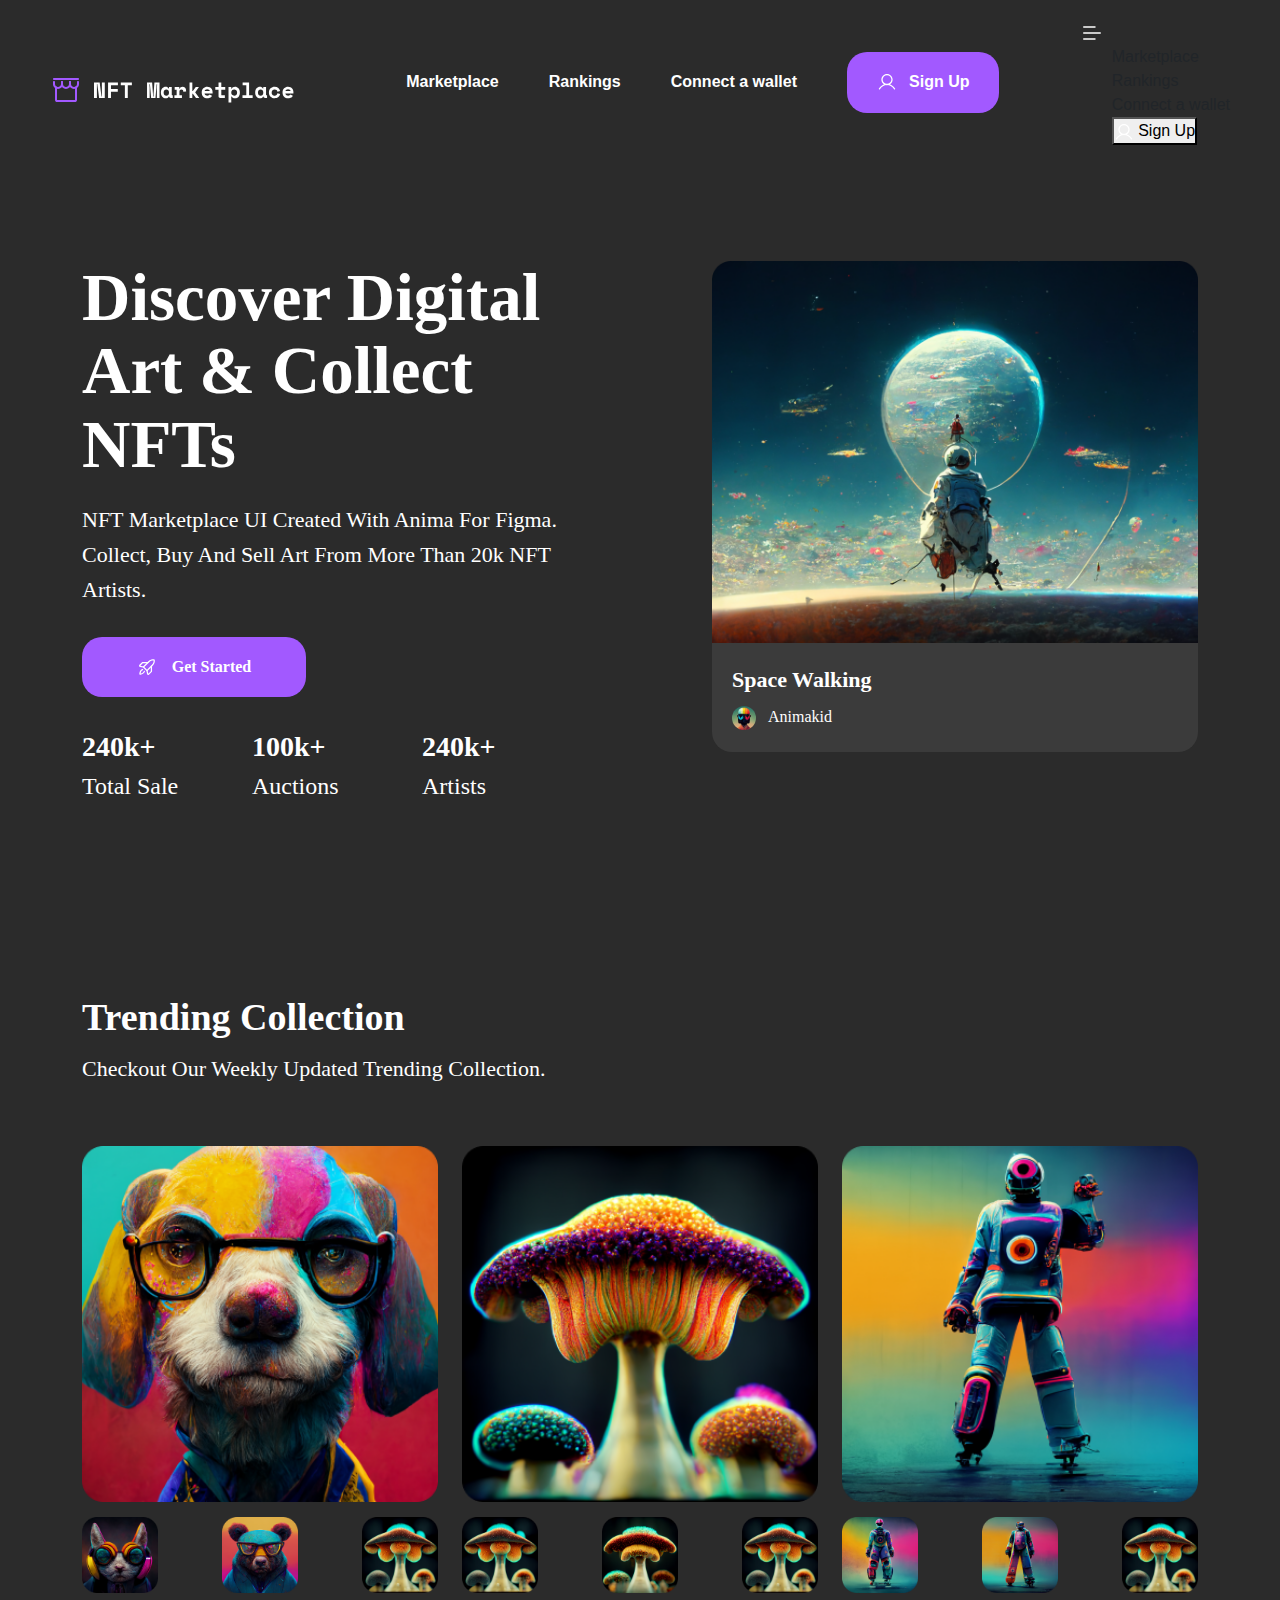
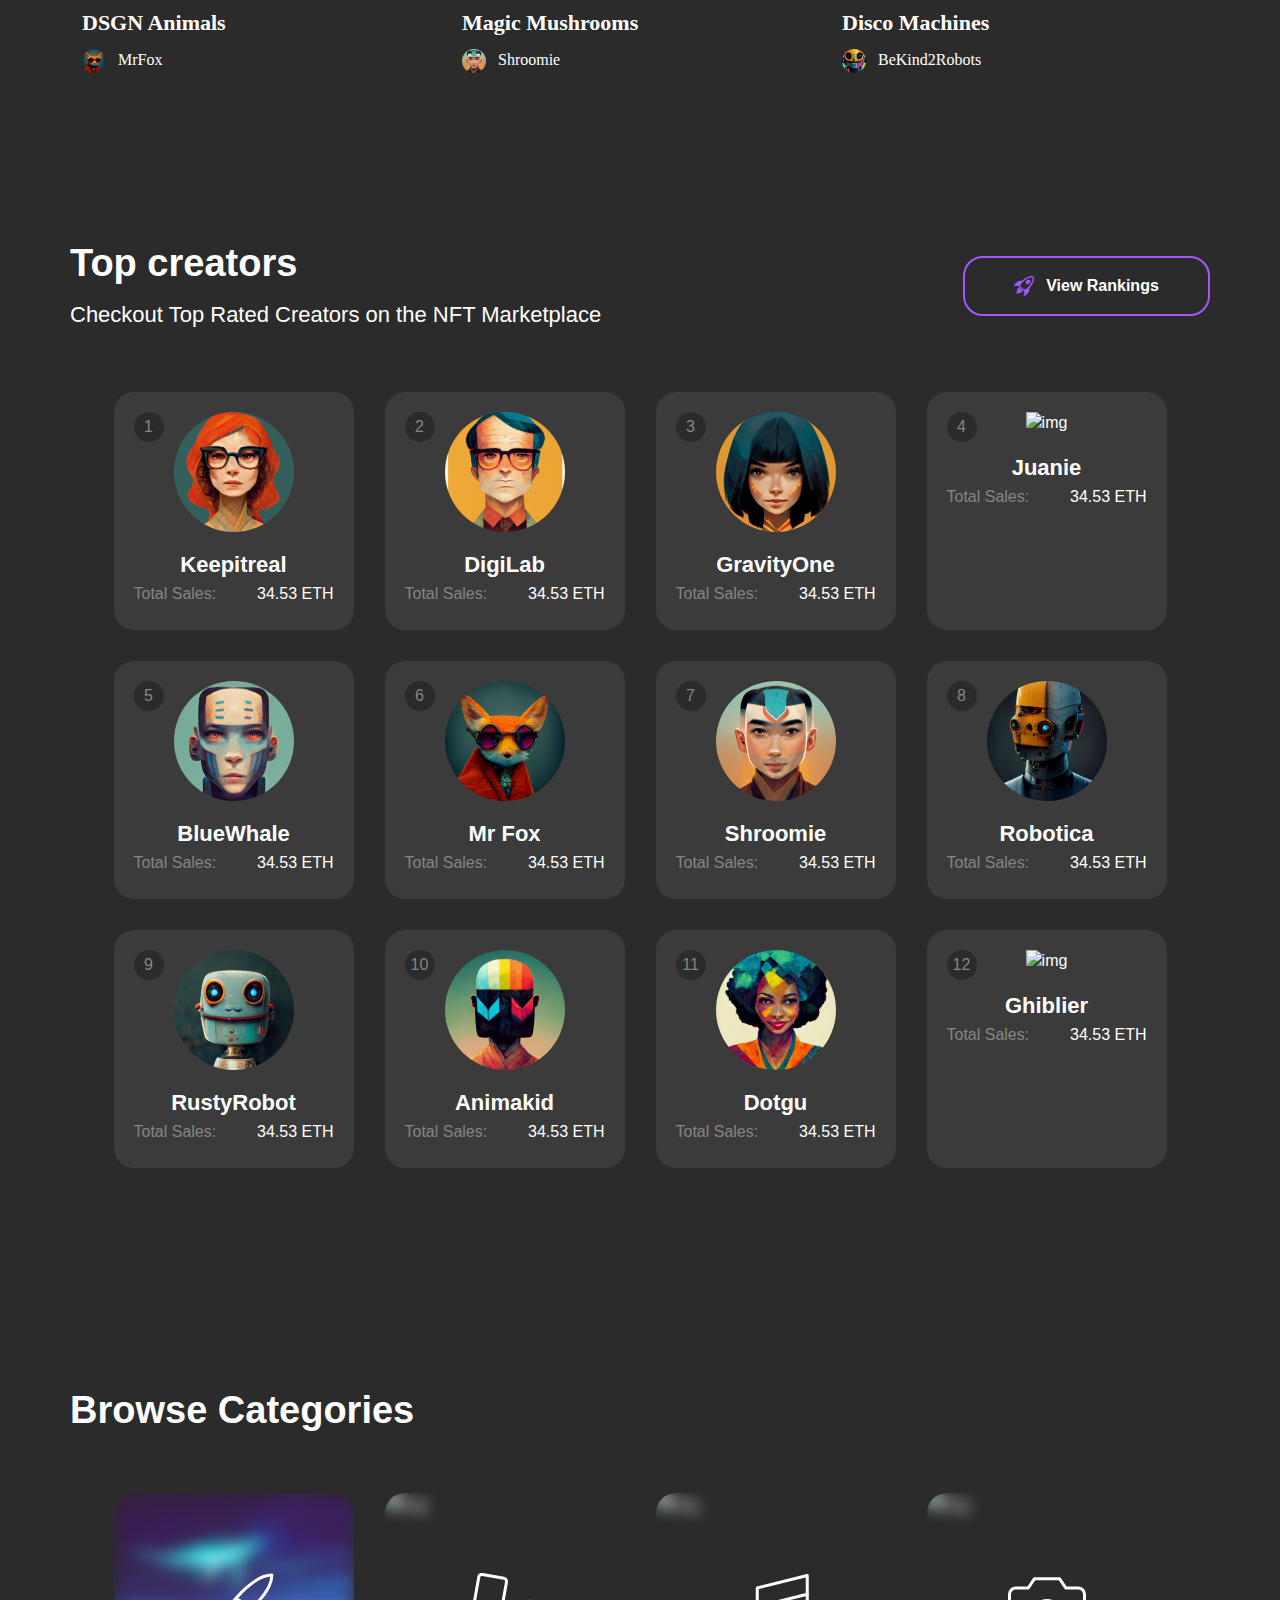
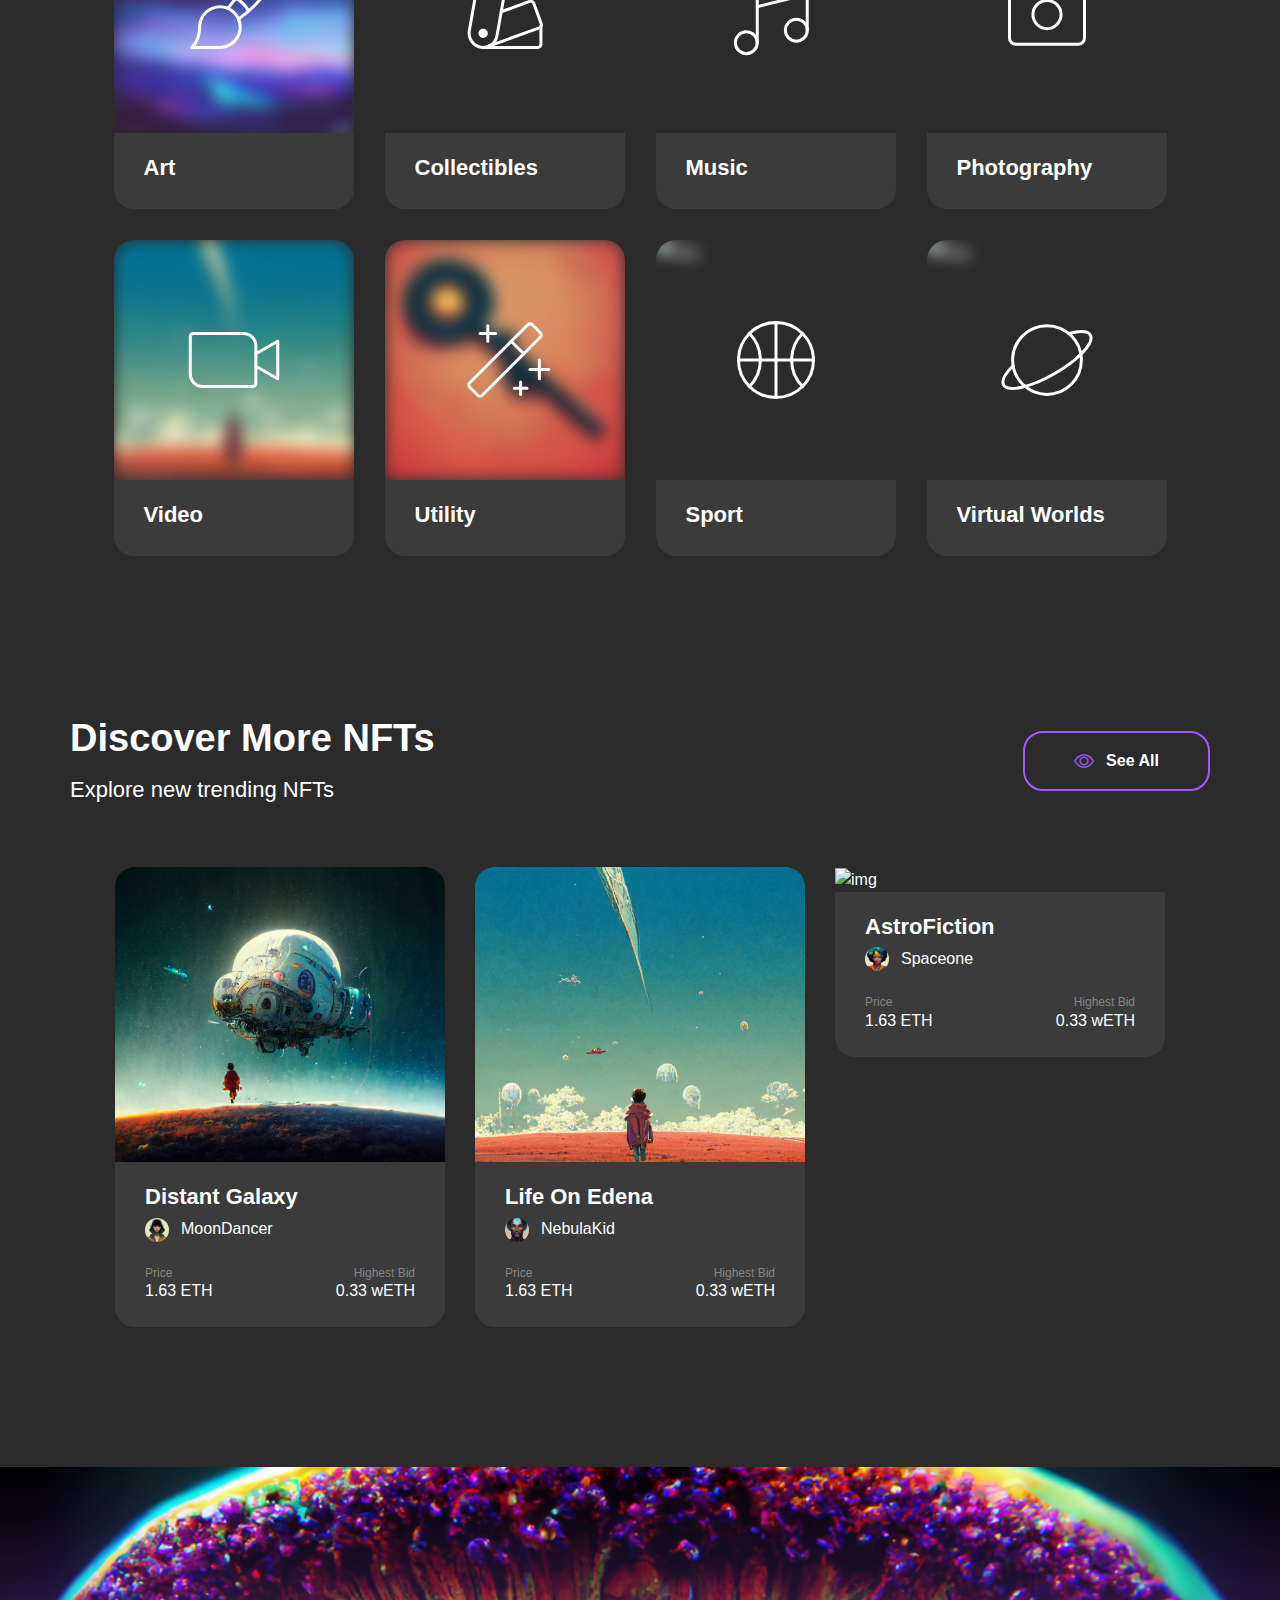
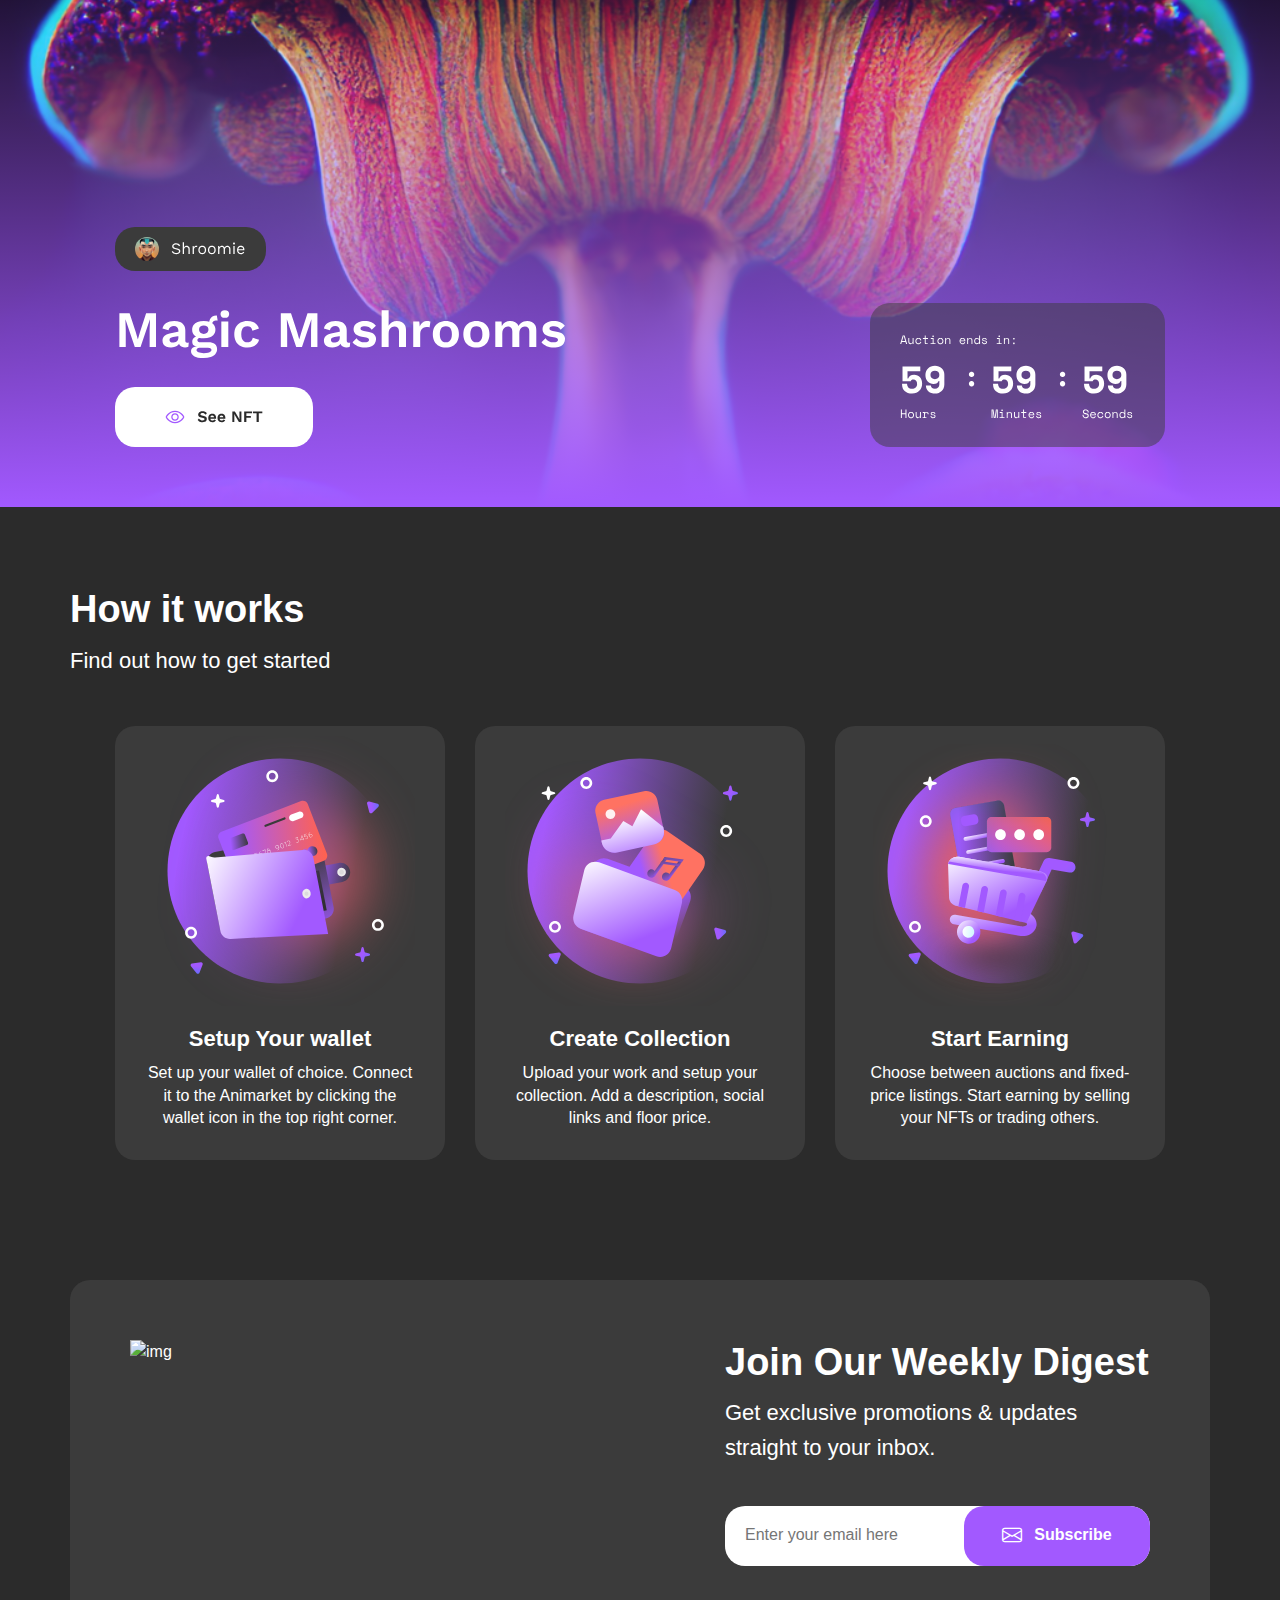
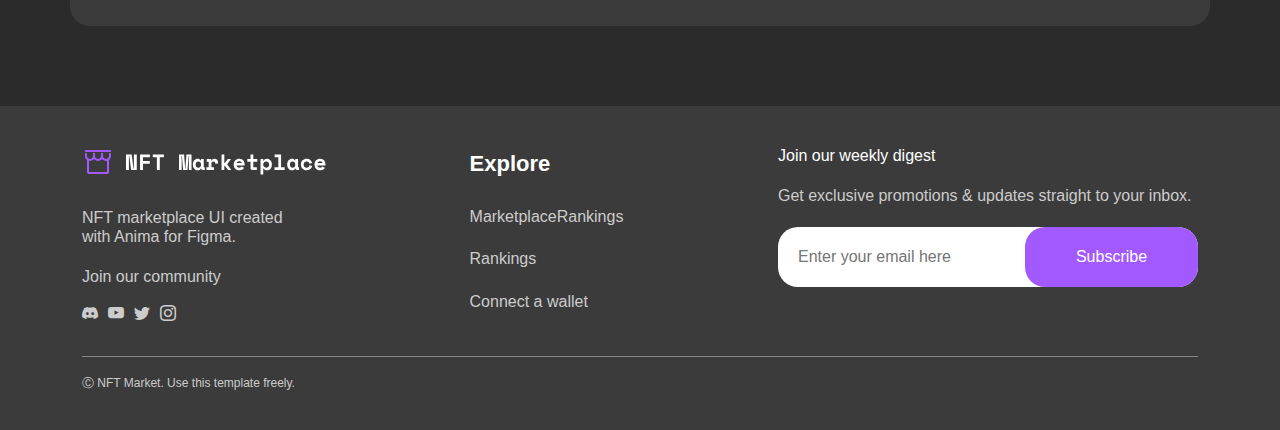
==== commit 6ac785be: "add all other section" ====
--- a/Index.html
+++ b/Index.html
@@ -1,314 +1,645 @@
 <!DOCTYPE html>
 <html lang="en">
-  <head>
+
+<head>
     <meta charset="UTF-8" />
     <meta http-equiv="X-UA-Compatible" content="IE=edge" />
     <meta name="viewport" content="width=device-width, initial-scale=1.0" />
     <title>NFT MarketPlace</title>
-    <link
-      rel="stylesheet"
-      href="https://cdn.jsdelivr.net/npm/bootstrap-icons@1.10.3/font/bootstrap-icons.css"
-    />
+    <link rel="stylesheet" href="https://cdn.jsdelivr.net/npm/bootstrap-icons@1.10.3/font/bootstrap-icons.css" />
     <link rel="icon" href="./images/favicon_logo.ico" />
     <link rel="stylesheet" href="css/bootstrap.min.css" />
     <link rel="stylesheet" href="css/main-home_page.css" />
     <link rel="stylesheet" href="css/main.css" />
-  </head>
-
-  <!-- body -->
-
-  <body>
+</head>
+
+<!-- body -->
+
+<body>
     <!-- header -->
 
     <header class="home_header">
-      <nav class="home_nav">
-        <div class="home_logo">
-          <a href="#">
-            <img src="images/logo.svg" alt="logo" title=" NFT logo"
-          /></a>
-        </div>
-        <ul class="home_list">
-          <li class="home_item">
-            <a href="#" class="home_link">Marketplace</a>
-          </li>
-          <li class="home_item">
-            <a href="#" class="home_link">Rankings</a>
-          </li>
-          <li class="home_item">
-            <a href="#" class="home_link">Connect a wallet</a>
-          </li>
-          <button class="nav_btn">
-            <img src="images/User.svg" alt="" /> Sign Up
-          </button>
-        </ul>
-        <div class="hamburger">
-          <img src="images/nav_menu.svg" alt="" />
-          <div class="home_burger_nav_list">
-            <ul>
-              <li>
-                <a href="#">Marketplace</a>
-              </li>
-              <li>
-                <a href="#">Rankings</a>
-              </li>
-              <li>
-                <a href="#">Connect a wallet</a>
-              </li>
-              <button class="nav_btn">
-                <img src="images/User.svg" alt="" /> Sign Up
-              </button>
+        <nav class="home_nav">
+            <div class="home_logo">
+                <a href="#">
+                    <img src="images/logo.svg" alt="logo" title=" NFT logo" /></a>
+            </div>
+            <ul class="home_list">
+                <li class="home_item">
+                    <a href="#" class="home_link">Marketplace</a>
+                </li>
+                <li class="home_item">
+                    <a href="#" class="home_link">Rankings</a>
+                </li>
+                <li class="home_item">
+                    <a href="#" class="home_link">Connect a wallet</a>
+                </li>
+                <button class="nav_btn">
+              <img src="images/User.svg" alt="" /> Sign Up
+            </button>
             </ul>
-          </div>
-        </div>
-      </nav>
+            <div class="hamburger">
+                <img src="images/nav_menu.svg" alt="" />
+                <div class="home_burger_nav_list">
+                    <ul>
+                        <li>
+                            <a href="#">Marketplace</a>
+                        </li>
+                        <li>
+                            <a href="#">Rankings</a>
+                        </li>
+                        <li>
+                            <a href="#">Connect a wallet</a>
+                        </li>
+                        <button class="nav_btn">
+                  <img src="images/User.svg" alt="" /> Sign Up
+                </button>
+                    </ul>
+                </div>
+            </div>
+        </nav>
     </header>
 
+    <!-- main -->
+
     <main class="main">
-      <section class="space_walking">
-        <div class="container">
-          <div class="row">
-            <div class="col">
-              <h1>Discover digital art & Collect NFTs</h1>
-              <p>
-                NFT marketplace UI created with Anima for Figma. Collect, buy
-                and sell art from more than 20k NFT artists.
-              </p>
-              <button class="space_btn">
+
+        <!-- space walking -->
+
+        <section class="space_walking">
+            <div class="container">
+                <div class="row">
+                    <div class="col">
+                        <h1>Discover digital art & Collect NFTs</h1>
+                        <p>
+                            NFT marketplace UI created with Anima for Figma. Collect, buy and sell art from more than 20k NFT artists.
+                        </p>
+                        <button class="space_btn">
                 <img src="images/raketa_home.svg" alt="" />
                 <p>Get Started</p>
               </button>
-              <div class="row">
-                <div class="col">
-                  <h1>240k+</h1>
-                  <p>Total Sale</p>
-                </div>
-                <div class="col">
-                  <h1>100k+</h1>
-                  <p>Auctions</p>
-                </div>
-                <div class="col">
-                  <h1>240k+</h1>
-                  <p>Artists</p>
-                </div>
-              </div>
-            </div>
-            <div class="col">
-              <img src="images/home_space_img.png" alt="" />
-              <div class="home_space-title">
-                <h1>Space Walking</h1>
-                <div class="space-title">
-                  <img src="images/Avatar_home.svg" alt="" />
-                  <p>Animakid</p>
-                </div>
-              </div>
-              <button class="space_btn">
+                        <div class="row">
+                            <div class="col">
+                                <h1>240k+</h1>
+                                <p>Total Sale</p>
+                            </div>
+                            <div class="col">
+                                <h1>100k+</h1>
+                                <p>Auctions</p>
+                            </div>
+                            <div class="col">
+                                <h1>240k+</h1>
+                                <p>Artists</p>
+                            </div>
+                        </div>
+                    </div>
+                    <div class="col">
+                        <img src="images/home_space_img.png" alt="" />
+                        <div class="home_space-title">
+                            <h1>Space Walking</h1>
+                            <div class="space-title">
+                                <img src="images/Avatar_home.svg" alt="" />
+                                <p>Animakid</p>
+                            </div>
+                        </div>
+                        <button class="space_btn">
                 <img src="images/raketa_home.svg" alt="" />
                 <p>Get Started</p>
               </button>
-              <div class="row row2">
-                <div class="col">
-                  <h1>240k+</h1>
-                  <p>Total Sale</p>
-                </div>
-                <div class="col">
-                  <h1>100k+</h1>
-                  <p>Auctions</p>
-                </div>
-                <div class="col">
-                  <h1>240k+</h1>
-                  <p>Artists</p>
-                </div>
-              </div>
-            </div>
-          </div>
+                        <div class="row row2">
+                            <div class="col">
+                                <h1>240k+</h1>
+                                <p>Total Sale</p>
+                            </div>
+                            <div class="col">
+                                <h1>100k+</h1>
+                                <p>Auctions</p>
+                            </div>
+                            <div class="col">
+                                <h1>240k+</h1>
+                                <p>Artists</p>
+                            </div>
+                        </div>
+                    </div>
+                </div>
+            </div>
+        </section>
+
+        <!-- trending -->
+
+        <section class="trending">
+            <div class="container">
+                <h1>Trending Collection</h1>
+                <p>Checkout our weekly updated trending collection.</p>
+                <div class="row">
+                    <div class="col">
+                        <div class="banner_img">
+                            <img src="images/home_img/Primary Photo Placeholder.png" alt="" />
+                        </div>
+                        <div class="row">
+                            <div class="col">
+                                <img src="images/home_img/Secondary Photo Placeholder.png" alt="" />
+                            </div>
+                            <div class="col">
+                                <img src="images/home_img/Secondary Photo Placeholder (1).png" alt="" />
+                            </div>
+                            <div class="col">
+                                <img src="images/home_img/Secondary Photo Placeholder (2).png" alt="" />
+                            </div>
+                        </div>
+                        <div class="trending-avatar">
+                            <h1>DSGN Animals</h1>
+                            <div class="avatar-title">
+                                <img src="images/home_img/Avatar Placeholder.png" alt="" />
+                                <h1>MrFox</h1>
+                            </div>
+                        </div>
+                    </div>
+                    <div class="col col1">
+                        <div class="banner_img">
+                            <img src="images/home_img/Primary Photo Placeholder (1).png" alt="" />
+                        </div>
+                        <div class="row">
+                            <div class="col">
+                                <img src="images/home_img/Secondary Photo Placeholder (2).png" alt="" />
+                            </div>
+                            <div class="col">
+                                <img src="images/home_img/Secondary Photo Placeholder (3).png" alt="" />
+                            </div>
+                            <div class="col">
+                                <img src="images/home_img/Secondary Photo Placeholder (2).png" alt="" />
+                            </div>
+                        </div>
+                        <div class="trending-avatar">
+                            <h1>Magic Mushrooms</h1>
+                            <div class="avatar-title">
+                                <img src="images/home_img/Avatar Placeholder (1).png" alt="" />
+                                <h1>Shroomie</h1>
+                            </div>
+                        </div>
+                    </div>
+                    <div class="col col2">
+                        <div class="banner_img">
+                            <img src="images/home_img/Primary Photo Placeholder (2).png" alt="" />
+                        </div>
+                        <div class="row">
+                            <div class="col">
+                                <img src="images/home_img/Secondary Photo Placeholder (4).png" alt="" />
+                            </div>
+                            <div class="col">
+                                <img src="images/home_img/Secondary Photo Placeholder (5).png" alt="" />
+                            </div>
+                            <div class="col">
+                                <img src="images/home_img/Secondary Photo Placeholder (2).png" alt="" />
+                            </div>
+                        </div>
+                        <div class="trending-avatar">
+                            <h1>Disco Machines</h1>
+                            <div class="avatar-title">
+                                <img src="images/home_img/Avatar Placeholder (2).png" alt="" />
+                                <h1>BeKind2Robots</h1>
+                            </div>
+                        </div>
+                    </div>
+                </div>
+            </div>
+        </section>
+
+        <!-- index creator => in cre -->
+
+        <section class="index__creator--bg">
+            <div class="index__creator d-flex flex-column container">
+                <div class="d-flex justify-content-between align-items-center w-100 in__cre__title">
+                    <div class="d-flex flex-column">
+                        <h2>Top creators</h2>
+                        <p>Checkout Top Rated Creators on the NFT Marketplace</p>
+                    </div>
+                    <a href="#"><button class="d-none justify-content-center align-items-center d-md-flex"><i class="bi bi-rocket-takeoff"></i>View Rankings</button></a>
+                </div>
+                <div class="w-100 row row-cols-lg-4 row-cols-sm-2 row-cols-1 justify-content-center m-0 in__cre__wrapper--card">
+                    <div class="d-flex flex-lg-column  position-relative align-items-lg-center in__cre__card">
+                        <span class="in__cre__span fw-normal d-flex justify-content-center align-items-center">1</span>
+                        <div class="in__cre__wrapper--img">
+                            <img src="./images/Keepitreal.svg" alt="img">
+                        </div>
+                        <div class="d-flex flex-column w-100 justify-content-lg-center justify-content-start in__cre__text">
+                            <h4 class="text-lg-center text-start">Keepitreal</h4>
+                            <p class="d-flex justify-content-between fw-normal"><span>Total Sales:</span>34.53 ETH</p>
+                        </div>
+                    </div>
+                    <div class="d-flex flex-lg-column  position-relative align-items-lg-center in__cre__card">
+                        <span class="in__cre__span fw-normal d-flex justify-content-center align-items-center">2</span>
+                        <div class="in__cre__wrapper--img">
+                            <img src="./images/DigiLab.svg" alt="img">
+                        </div>
+                        <div class="d-flex flex-column w-100 justify-content-lg-center justify-content-start in__cre__text">
+                            <h4 class="text-lg-center text-start">DigiLab</h4>
+                            <p class="d-flex justify-content-between fw-normal"><span>Total Sales:</span>34.53 ETH</p>
+                        </div>
+                    </div>
+                    <div class="d-flex flex-lg-column  position-relative align-items-lg-center in__cre__card">
+                        <span class="in__cre__span fw-normal d-flex justify-content-center align-items-center">3</span>
+                        <div class="in__cre__wrapper--img">
+                            <img src="./images/GravityOne.svg" alt="img">
+                        </div>
+                        <div class="d-flex flex-column w-100 justify-content-lg-center justify-content-start in__cre__text">
+                            <h4 class="text-lg-center text-start">GravityOne</h4>
+                            <p class="d-flex justify-content-between fw-normal"><span>Total Sales:</span>34.53 ETH</p>
+                        </div>
+                    </div>
+                    <div class="d-flex flex-lg-column  position-relative align-items-lg-center in__cre__card">
+                        <span class="in__cre__span fw-normal d-flex justify-content-center align-items-center">4</span>
+                        <div class="in__cre__wrapper--img">
+                            <img src="./images/Juanie.svg" alt="img">
+                        </div>
+                        <div class="d-flex flex-column w-100 justify-content-lg-center justify-content-start in__cre__text">
+                            <h4 class="text-lg-center text-start">Juanie</h4>
+                            <p class="d-flex justify-content-between fw-normal"><span>Total Sales:</span>34.53 ETH</p>
+                        </div>
+                    </div>
+                    <div class="d-flex flex-lg-column  position-relative align-items-lg-center in__cre__card">
+                        <span class="in__cre__span fw-normal d-flex justify-content-center align-items-center">5</span>
+                        <div class="in__cre__wrapper--img">
+                            <img src="./images/BlueWhale.svg" alt="img">
+                        </div>
+                        <div class="d-flex flex-column w-100 justify-content-lg-center justify-content-start in__cre__text">
+                            <h4 class="text-lg-center text-start">BlueWhale</h4>
+                            <p class="d-flex justify-content-between fw-normal"><span>Total Sales:</span>34.53 ETH</p>
+                        </div>
+                    </div>
+                    <div class="d-flex flex-lg-column  position-relative align-items-lg-center in__cre__card  in__cre__card--mobil">
+                        <span class="in__cre__span fw-normal d-flex justify-content-center align-items-center">6</span>
+                        <div class="in__cre__wrapper--img">
+                            <img src="./images/mr_fox.svg" alt="img">
+                        </div>
+                        <div class="d-flex flex-column w-100 justify-content-lg-center justify-content-start in__cre__text">
+                            <h4 class="text-lg-center text-start">Mr Fox</h4>
+                            <p class="d-flex justify-content-between fw-normal"><span>Total Sales:</span>34.53 ETH</p>
+                        </div>
+                    </div>
+                    <div class="d-flex flex-lg-column  position-relative align-items-lg-center in__cre__card in__cre__card--tablet">
+                        <span class="in__cre__span fw-normal d-flex justify-content-center align-items-center">7</span>
+                        <div class="in__cre__wrapper--img">
+                            <img src="./images/Shroomie.svg" alt="img">
+                        </div>
+                        <div class="d-flex flex-column w-100 justify-content-lg-center justify-content-start in__cre__text">
+                            <h4 class="text-lg-center text-start">Shroomie</h4>
+                            <p class="d-flex justify-content-between fw-normal"><span>Total Sales:</span>34.53 ETH</p>
+                        </div>
+                    </div>
+                    <div class="d-flex flex-lg-column  position-relative align-items-lg-center in__cre__card in__cre__card--tablet">
+                        <span class="in__cre__span fw-normal d-flex justify-content-center align-items-center">8</span>
+                        <div class="in__cre__wrapper--img">
+                            <img src="./images/robotica.svg" alt="img">
+                        </div>
+                        <div class="d-flex flex-column w-100 justify-content-lg-center justify-content-start in__cre__text">
+                            <h4 class="text-lg-center text-start">Robotica</h4>
+                            <p class="d-flex justify-content-between fw-normal"><span>Total Sales:</span>34.53 ETH</p>
+                        </div>
+                    </div>
+                    <div class="d-flex flex-lg-column  position-relative align-items-lg-center in__cre__card in__cre__card--tablet">
+                        <span class="in__cre__span fw-normal d-flex justify-content-center align-items-center">9</span>
+                        <div class="in__cre__wrapper--img">
+                            <img src="./images/RustyRobot.svg" alt="img">
+                        </div>
+                        <div class="d-flex flex-column w-100 justify-content-lg-center justify-content-start in__cre__text">
+                            <h4 class="text-lg-center text-start">RustyRobot</h4>
+                            <p class="d-flex justify-content-between fw-normal"><span>Total Sales:</span>34.53 ETH</p>
+                        </div>
+                    </div>
+                    <div class="d-flex flex-lg-column  position-relative align-items-lg-center in__cre__card in__cre__card--tablet">
+                        <span class="in__cre__span fw-normal d-flex justify-content-center align-items-center">10</span>
+                        <div class="in__cre__wrapper--img">
+                            <img src="./images/animakid.svg" alt="img">
+                        </div>
+                        <div class="d-flex flex-column w-100 justify-content-lg-center justify-content-start in__cre__text">
+                            <h4 class="text-lg-center text-start">Animakid</h4>
+                            <p class="d-flex justify-content-between fw-normal"><span>Total Sales:</span>34.53 ETH</p>
+                        </div>
+                    </div>
+                    <div class="d-flex flex-lg-column  position-relative align-items-lg-center in__cre__card in__cre__card--tablet">
+                        <span class="in__cre__span fw-normal d-flex justify-content-center align-items-center">11</span>
+                        <div class="in__cre__wrapper--img">
+                            <img src="./images/Dotgu.svg" alt="img">
+                        </div>
+                        <div class="d-flex flex-column w-100 justify-content-lg-center justify-content-start in__cre__text">
+                            <h4 class="text-lg-center text-start">Dotgu</h4>
+                            <p class="d-flex justify-content-between fw-normal"><span>Total Sales:</span>34.53 ETH</p>
+                        </div>
+                    </div>
+                    <div class="d-flex flex-lg-column  position-relative align-items-lg-center in__cre__card in__cre__card--tablet">
+                        <span class="in__cre__span fw-normal d-flex justify-content-center align-items-center">12</span>
+                        <div class="in__cre__wrapper--img">
+                            <img src="./images/Ghiblier.svg" alt="img">
+                        </div>
+                        <div class="d-flex flex-column w-100 justify-content-lg-center justify-content-start in__cre__text">
+                            <h4 class="text-lg-center text-start">Ghiblier</h4>
+                            <p class="d-flex justify-content-between fw-normal"><span>Total Sales:</span>34.53 ETH</p>
+                        </div>
+                    </div>
+                </div>
+                <a href="#" class="d-flex justify-content-center"><button class="w-100 d-md-none d-flex align-items-center justify-content-center in__cre__button--mobile"><i class="bi bi-rocket-takeoff"></i>View Rankings</button></a>
+            </div>
+        </section>
+
+        <!-- Category -->
+
+        <section class="category__bg">
+            <div class="category container d-flex flex-column">
+                <h1>Browse Categories</h1>
+                <div class="row row-cols-sm-4 row-cols-2 category__wrapper--card m-0 justify-content-center w-100">
+                    <a href="#" class="m-0 w-auto p-0">
+                        <div class="category__card d-flex flex-column p-0">
+                            <div class="category__wrapper--img position-relative">
+                                <img src="./images/bg-img-1.svg" alt="img" class="category__bg-img position-absolute">
+                                <img src="./images/PaintBrush.svg" alt="img" class="category__img position-absolute">
+                            </div>
+                            <div class="category__text">
+                                <h3>Art</h3>
+                            </div>
+                        </div>
+                    </a>
+
+                    <a href="#" class="m-0 w-auto p-0">
+                        <div class="category__card d-flex flex-column p-0">
+                            <div class="category__wrapper--img position-relative">
+                                <img src="./images/bg-img-2.svg" alt="img" class="category__bg-img position-absolute">
+                                <img src="./images/Swatches.svg" alt="img" class="category__img position-absolute">
+                            </div>
+                            <div class="category__text">
+                                <h3>Collectibles</h3>
+                            </div>
+                        </div>
+                    </a>
+
+                    <a href="#" class="m-0 w-auto p-0">
+                        <div class="category__card d-flex flex-column p-0">
+                            <div class="category__wrapper--img position-relative">
+                                <img src="./images/bg-img-3.svg" alt="img" class="category__bg-img position-absolute">
+                                <img src="./images/MusicNotes.svg" alt="img" class="category__img position-absolute">
+                            </div>
+                            <div class="category__text">
+                                <h3>Music</h3>
+                            </div>
+                        </div>
+                    </a>
+
+                    <a href="#" class="m-0 w-auto p-0">
+                        <div class="category__card d-flex flex-column p-0">
+                            <div class="category__wrapper--img position-relative">
+                                <img src="./images/bg-img-4.svg" alt="img" class="category__bg-img position-absolute">
+                                <img src="./images/Camera.svg" alt="img" class="category__img position-absolute">
+                            </div>
+                            <div class="category__text">
+                                <h3>Photography</h3>
+                            </div>
+                        </div>
+                    </a>
+
+                    <a href="#" class="m-0 w-auto p-0">
+                        <div class="category__card d-flex flex-column p-0">
+                            <div class="category__wrapper--img position-relative">
+                                <img src="./images/bg-img-5.svg" alt="img" class="category__bg-img position-absolute">
+                                <img src="./images/VideoCamera.svg" alt="img" class="category__img position-absolute">
+                            </div>
+                            <div class="category__text">
+                                <h3>Video</h3>
+                            </div>
+                        </div>
+                    </a>
+
+                    <a href="#" class="m-0 w-auto p-0">
+                        <div class="category__card d-flex flex-column p-0">
+                            <div class="category__wrapper--img position-relative">
+                                <img src="./images/bg-img-6.svg" alt="img" class="category__bg-img position-absolute">
+                                <img src="./images/MagicWand.svg" alt="img" class="category__img position-absolute">
+                            </div>
+                            <div class="category__text">
+                                <h3>Utility</h3>
+                            </div>
+                        </div>
+                    </a>
+
+                    <a href="#" class="m-0 w-auto p-0">
+                        <div class="category__card d-flex flex-column p-0">
+                            <div class="category__wrapper--img position-relative">
+                                <img src="./images/bg-img-7.svg" alt="img" class="category__bg-img position-absolute">
+                                <img src="./images/Basketball.svg" alt="img" class="category__img position-absolute">
+                            </div>
+                            <div class="category__text">
+                                <h3>Sport</h3>
+                            </div>
+                        </div>
+                    </a>
+
+                    <a href="#" class="m-0 w-auto p-0">
+                        <div class="category__card d-flex flex-column p-0">
+                            <div class="category__wrapper--img position-relative">
+                                <img src="./images/bg-img-8.svg" alt="img" class="category__bg-img position-absolute">
+                                <img src="./images/Planet.svg" alt="img" class="category__img position-absolute">
+                            </div>
+                            <div class="category__text">
+                                <h3>Virtual Worlds</h3>
+                            </div>
+                        </div>
+                    </a>
+                </div>
+            </div>
+        </section>
+
+        <!-- discover -->
+
+        <section class="discover__bg">
+            <div class="discover container d-flex flex-column">
+                <div class="discover__title d-flex justify-content-between align-items-center">
+                    <div class="d-flex flex-column">
+                        <h2>Discover More NFTs</h2>
+                        <p>Explore new trending NFTs</p>
+                    </div>
+                    <a href="#"><button class="d-sm-flex justify-content-center align-items-center d-none"><i class="bi bi-eye"></i>See All</button></a>
+                </div>
+                <div class="discover__wrapper--card row row-cols-1 row-cols-sm-3 justify-content-center m-0 p-0">
+                    <div class="discover__card d-flex flex-column p-0">
+                        <div class="discover__img">
+                            <img src="./images/Distant_Galaxy.svg" alt="img">
+                        </div>
+                        <div class="discover__content fw-normal">
+                            <h3>Distant Galaxy</h3>
+                            <div class="discover__author d-flex align-items-center">
+                                <img src="./images/MoonDancer.svg" alt="img">
+                                <p>MoonDancer</p>
+                            </div>
+                            <div class="discover__price d-flex justify-content-between">
+                                <p>Price</p>
+                                <p>Highest Bid</p>
+                            </div>
+                            <div class="discover__desc d-flex justify-content-between">
+                                <p>1.63 ETH</p>
+                                <p>0.33 wETH</p>
+                            </div>
+                        </div>
+                    </div>
+                    <div class="discover__card d-flex flex-column p-0">
+                        <div class="discover__img">
+                            <img src="./images/Life_On_Edena.svg" alt="img">
+                        </div>
+                        <div class="discover__content fw-normal">
+                            <h3>Life On Edena</h3>
+                            <div class="discover__author d-flex align-items-center">
+                                <img src="./images/NebulaKid.svg" alt="img">
+                                <p>NebulaKid</p>
+                            </div>
+                            <div class="discover__price d-flex justify-content-between">
+                                <p>Price</p>
+                                <p>Highest Bid</p>
+                            </div>
+                            <div class="discover__desc d-flex justify-content-between">
+                                <p>1.63 ETH</p>
+                                <p>0.33 wETH</p>
+                            </div>
+                        </div>
+                    </div>
+                    <div class="discover__card d-sm-none d-lg-flex   d-flex flex-column p-0">
+                        <div class="discover__img">
+                            <img src="./images/AstroFiction.svg" alt="img">
+                        </div>
+                        <div class="discover__content fw-normal">
+                            <h3>AstroFiction</h3>
+                            <div class="discover__author d-flex align-items-center">
+                                <img src="./images/Spaceone.svg" alt="img">
+                                <p>Spaceone</p>
+                            </div>
+                            <div class="discover__price d-flex justify-content-between">
+                                <p>Price</p>
+                                <p>Highest Bid</p>
+                            </div>
+                            <div class="discover__desc d-flex justify-content-between">
+                                <p>1.63 ETH</p>
+                                <p>0.33 wETH</p>
+                            </div>
+                        </div>
+                    </div>
+                </div>
+                <a href="#"><button class="d-flex justify-content-center align-items-center d-sm-none"><i class="bi bi-eye"></i>See All</button></a>
+            </div>
+        </section>
+
+        <!-- mashroom -->
+
+        <section class="container-fluid p-0">
+            <img src="./images/NFT-Highlight-laptop.svg" alt="img" class="d-lg-block d-none p-0 m-0 w-100 h-100">
+            <img src="./images/NFT-Highlight-tablet.svg" alt="img" class="d-sm-block d-lg-none d-none w-100 h-100 p-0 m-0">
+            <img src="./images/NFT-Highlight-mobil.svg" alt="img" class="d-block d-sm-none h-100 p-0 m-0 w-100">
+        </section>
+
+        <!-- work -->
+
+        <section class="work__bg">
+            <div class="work container d-flex flex-column">
+                <div class="work__title d-flex flex-column">
+                    <h2>How it works</h2>
+                    <p>Find out how to get started</p>
+                </div>
+                <div class="work__wrapper--card d-flex flex-sm-row flex-column text-sm-center text-start justify-content-center">
+                    <div class="work__card d-flex flex-sm-column flex-row align-items-center">
+                        <img src="./images/work_1.svg" alt="img" class="w-100">
+                        <div class="d-flex flex-column">
+                            <h4>Setup Your wallet</h4>
+                            <p class="fw-normal">Set up your wallet of choice. Connect it to the Animarket by clicking the wallet icon in the top right corner.</p>
+                        </div>
+                    </div>
+                    <div class="work__card d-flex flex-sm-column flex-row align-items-center">
+                        <img src="./images/work_2.svg" alt="img" class="w-100">
+                        <div class="d-flex flex-column">
+                            <h4>Create Collection</h4>
+                            <p class="fw-normal">Upload your work and setup your collection. Add a description, social links and floor price.</p>
+                        </div>
+                    </div>
+                    <div class="work__card d-flex flex-sm-column flex-row align-items-center">
+                        <img src="./images/work_3.svg" alt="img" class="w-100">
+                        <div class="d-flex flex-column">
+                            <h4>Start Earning</h4>
+                            <p class="fw-normal">Choose between auctions and fixed-price listings. Start earning by selling your NFTs or trading others.</p>
+                        </div>
+                    </div>
+                </div>
+            </div>
+        </section>
+
+        <!-- digest -->
+
+        <section class="digest__bg">
+            <div class="digest container d-flex flex-md-row flex-column justify-content-md-between">
+                <div class="digest__img">
+                    <img src="./images/astronaut.svg" alt="img">
+                </div>
+                <div class="digest__content">
+                    <h1>Join Our Weekly Digest</h1>
+                    <p class="fw-normal">Get exclusive promotions & updates straight to your inbox.</p>
+                    <form class="d-flex flex-lg-row flex-column align-items-center align-items-center justify-content-between">
+                        <input type="email" name="email" id="email" placeholder="Enter your email here" required class="fw-normal">
+                        <button type="submit" class="d-flex justify-content-center align-items-center"><i class="bi bi-envelope"></i>Subscribe</button>
+                    </form>
+                </div>
+            </div>
+        </section>
+    </main>
+
+    <!-- footer -->
+
+    <footer class="footer__bg">
+        <div class="footer container d-flex flex-column">
+            <div class="footer__content d-flex flex-column flex-lg-row justify-content-between">
+                <div class="footer__desc">
+                    <img src="./images/logo.svg" alt="img" />
+                    <a href="#">
+                        <h4>NFT marketplace UI created with Anima for Figma.</h4>
+                    </a>
+                    <a href="#">
+                        <p>Join our community</p>
+                    </a>
+                    <div class="d-flex">
+                        <a href="#"><i class="bi bi-discord"></i></a>
+                        <a href="#"><i class="bi bi-youtube"></i></a>
+                        <a href="#"><i class="bi bi-twitter"></i></a>
+                        <a href="#"><i class="bi bi-instagram"></i></a>
+                    </div>
+                </div>
+                <div class="footer__links">
+                    <h4>Explore</h4>
+                    <div class="d-flex flex-column">
+                        <a href="#">
+                            <p>MarketplaceRankings</p>
+                        </a>
+                        <a href="#">
+                            <p>Rankings</p>
+                        </a>
+                        <a href="#">
+                            <p>Connect a wallet</p>
+                        </a>
+                    </div>
+                </div>
+                <div class="footer__email">
+                    <h4>Join our weekly digest</h4>
+                    <p>Get exclusive promotions & updates straight to your inbox.</p>
+                    <form class="d-flex flex-column flex-sm-row justify-content-between">
+                        <input type="email" name="email" id="email" required placeholder="Enter your email here" />
+                        <button type="submit">Subscribe</button>
+                    </form>
+                </div>
+            </div>
+            <div class="footer__author">
+                <div class="w-100" style="background: #858584; height: 1px"></div>
+                <a href="#">
+                    <p>Ⓒ NFT Market. Use this template freely.</p>
+                </a>
+            </div>
         </div>
-      </section>
-
-      <section class="trending">
-        <div class="container">
-          <h1>Trending Collection</h1>
-          <p>Checkout our weekly updated trending collection.</p>
-          <div class="row">
-            <div class="col">
-              <div class="banner_img">
-                <img
-                  src="images/home_img/Primary Photo Placeholder.png"
-                  alt=""
-                />
-              </div>
-              <div class="row">
-                <div class="col">
-                  <img
-                    src="images/home_img/Secondary Photo Placeholder.png"
-                    alt=""
-                  />
-                </div>
-                <div class="col">
-                  <img
-                    src="images/home_img/Secondary Photo Placeholder (1).png"
-                    alt=""
-                  />
-                </div>
-                <div class="col">
-                  <img
-                    src="images/home_img/Secondary Photo Placeholder (2).png"
-                    alt=""
-                  />
-                </div>
-              </div>
-              <div class="trending-avatar">
-                <h1>DSGN Animals</h1>
-                <div class="avatar-title">
-                  <img src="images/home_img/Avatar Placeholder.png" alt="" />
-                  <h1>MrFox</h1>
-                </div>
-              </div>
-            </div>
-            <div class="col col1">
-              <div class="banner_img">
-                <img
-                  src="images/home_img/Primary Photo Placeholder (1).png"
-                  alt=""
-                />
-              </div>
-              <div class="row">
-                <div class="col">
-                  <img
-                    src="images/home_img/Secondary Photo Placeholder (2).png"
-                    alt=""
-                  />
-                </div>
-                <div class="col">
-                  <img
-                    src="images/home_img/Secondary Photo Placeholder (3).png"
-                    alt=""
-                  />
-                </div>
-                <div class="col">
-                  <img
-                    src="images/home_img/Secondary Photo Placeholder (2).png"
-                    alt=""
-                  />
-                </div>
-              </div>
-              <div class="trending-avatar">
-                <h1>Magic Mushrooms</h1>
-                <div class="avatar-title">
-                  <img
-                    src="images/home_img/Avatar Placeholder (1).png"
-                    alt=""
-                  />
-                  <h1>Shroomie</h1>
-                </div>
-              </div>
-            </div>
-            <div class="col col2">
-              <div class="banner_img">
-                <img
-                  src="images/home_img/Primary Photo Placeholder (2).png"
-                  alt=""
-                />
-              </div>
-              <div class="row">
-                <div class="col">
-                  <img
-                    src="images/home_img/Secondary Photo Placeholder (4).png"
-                    alt=""
-                  />
-                </div>
-                <div class="col">
-                  <img
-                    src="images/home_img/Secondary Photo Placeholder (5).png"
-                    alt=""
-                  />
-                </div>
-                <div class="col">
-                  <img
-                    src="images/home_img/Secondary Photo Placeholder (2).png"
-                    alt=""
-                  />
-                </div>
-              </div>
-              <div class="trending-avatar">
-                <h1>Disco Machines</h1>
-                <div class="avatar-title">
-                  <img
-                    src="images/home_img/Avatar Placeholder (2).png"
-                    alt=""
-                  />
-                  <h1>BeKind2Robots</h1>
-                </div>
-              </div>
-            </div>
-          </div>
-        </div>
-      </section>
-    </main>
-
-    <!-- footer -->
-
-    <footer class="footer__bg">
-      <div class="footer container d-flex flex-column">
-        <div
-          class="footer__content d-flex flex-column flex-lg-row justify-content-between"
-        >
-          <div class="footer__desc">
-            <img src="./images/logo.svg" alt="img" />
-            <a href="#">
-              <h4>NFT marketplace UI created with Anima for Figma.</h4>
-            </a>
-            <a href="#">
-              <p>Join our community</p>
-            </a>
-            <div class="d-flex">
-              <a href="#"><i class="bi bi-discord"></i></a>
-              <a href="#"><i class="bi bi-youtube"></i></a>
-              <a href="#"><i class="bi bi-twitter"></i></a>
-              <a href="#"><i class="bi bi-instagram"></i></a>
-            </div>
-          </div>
-          <div class="footer__links">
-            <h4>Explore</h4>
-            <div class="d-flex flex-column">
-              <a href="#">
-                <p>MarketplaceRankings</p>
-              </a>
-              <a href="#">
-                <p>Rankings</p>
-              </a>
-              <a href="#">
-                <p>Connect a wallet</p>
-              </a>
-            </div>
-          </div>
-          <div class="footer__email">
-            <h4>Join our weekly digest</h4>
-            <p>Get exclusive promotions & updates straight to your inbox.</p>
-            <form
-              class="d-flex flex-column flex-sm-row justify-content-between"
-            >
-              <input
-                type="email"
-                name="email"
-                id="email"
-                required
-                placeholder="Enter your email here"
-              />
-              <button type="submit">Subscribe</button>
-            </form>
-          </div>
-        </div>
-        <div class="footer__author">
-          <div class="w-100" style="background: #858584; height: 1px"></div>
-          <a href="#">
-            <p>Ⓒ NFT Market. Use this template freely.</p>
-          </a>
-        </div>
-      </div>
     </footer>
 
     <!-- link of js. don't touch -->
 
     <script src="js/bootstrap.bundle.min.js"></script>
-  </body>
-</html>
+</body>
+
+</html>--- a/css/main.css
+++ b/css/main.css
@@ -30,8 +30,7 @@
 }
 @font-face {
   font-family: "Work Sans";
-  src: url("../fonts/Work_Sans/static/WorkSans-ExtraBold.ttf")
-    format("truetype");
+  src: url("../fonts/Work_Sans/static/WorkSans-ExtraBold.ttf") format("truetype");
   font-weight: 800;
   font-style: normal;
 }
@@ -41,18 +40,25 @@
   margin: 0;
 }
 
+button {
+  cursor: pointer;
+}
+
 body {
-  font-family: "Work Sans", sans-serif;
+  font-family: "Work Sans", sans-serif !important;
 }
 
 ul {
   list-style: none;
-  margin: 0;
-  padding: 0;
 }
 
 a {
+  cursor: pointer;
   text-decoration: none;
+  color: inherit;
+}
+
+a:hover {
   color: inherit;
 }
 
@@ -78,9 +84,6 @@
   column-gap: 50px;
   align-items: center;
 }
-.home_header .home_nav .hamburger {
-  display: none;
-}
 .home_header .home_nav .home_list .home_item .home_link {
   font-weight: 600;
   font-size: 16px;
@@ -105,53 +108,8 @@
   height: 20px;
 }
 
-/* ============================================================= */
-
-@media screen and (min-width: 350px) and (max-width: 1000px) {
-  .home_header .home_nav {
-    background-color: #2b2b2b;
-    display: flex;
-    justify-content: space-between;
-    align-items: center;
-    padding: 20px 30px;
-  }
-  .home_header .home_nav .home_list {
-    display: none;
-  }
-  .home_header .home_nav .hamburger {
-    display: block;
-    position: relative;
-  }
-  .home_burger_nav_list {
-    display: none;
-  }
-  .home_header .home_nav .hamburger:hover .home_burger_nav_list {
-    display: block;
-    position: absolute;
-    right: 24px;
-  }
-  .home_header .home_nav .hamburger:hover .home_burger_nav_list ul {
-    display: flex;
-    flex-direction: column;
-    row-gap: 10px;
-    background-color: #ffffff;
-    box-shadow: 0px 0px 10px black;
-    padding: 10px 15px;
-  }
-  .home_header .home_nav .hamburger:hover .home_burger_nav_list ul button {
-    border: none;
-    background: #a259ff;
-    border-radius: 20px;
-    height: 30px;
-    width: 100px;
-    color: white;
-  }
-}
-
-/* ============================================================= */
-
 .footer__bg {
-  background: #3b3b3b;
+  background: #3B3B3B;
   padding: 40px 0;
 }
 
@@ -160,7 +118,7 @@
   line-height: 140%;
   font-weight: 400;
   font-size: 16px;
-  color: #cccccc;
+  color: #CCCCCC;
 }
 .footer a:hover {
   color: #ffffff;
@@ -188,7 +146,7 @@
   font-weight: 700;
   font-size: 22px;
   line-height: 160%;
-  color: #ffffff;
+  color: #FFFFFF;
 }
 .footer__links div {
   margin-top: 25px;
@@ -198,7 +156,7 @@
   max-width: 420px;
 }
 .footer__email h4 {
-  color: #ffffff;
+  color: #FFFFFF;
   font-weight: 400;
   font-size: 16px;
 }
@@ -235,8 +193,7 @@
 }
 
 @media screen and (max-width: 992px) {
-  .footer__links,
-  .footer__email {
+  .footer__links, .footer__email {
     margin-top: 30px;
   }
 }
@@ -264,7 +221,7 @@
 }
 .art__line--before {
   height: 1px;
-  background-color: #3b3b3b;
+  background-color: #3B3B3B;
 }
 
 .art__line--after {
@@ -277,7 +234,7 @@
 }
 
 .art__wrapper--bg {
-  background-color: #3b3b3b;
+  background-color: #3B3B3B;
 }
 
 .art__pro {
@@ -294,14 +251,14 @@
   font-size: 16px;
 }
 .art__pro .art__filter button span {
-  color: #ffffff;
-  font-size: 16px;
-  background: #3b3b3b;
+  color: #FFFFFF;
+  font-size: 16px;
+  background: #3B3B3B;
   border-radius: 20px;
   padding: 5px 10px;
 }
 .art__pro .art__filter button:hover {
-  color: #ffffff;
+  color: #FFFFFF;
 }
 .art__pro .art__filter button:hover span {
   background-color: #858584;
@@ -331,9 +288,9 @@
   padding: 0;
   width: 330px;
   height: 469px;
-  background: #2b2b2b;
-  border-radius: 20px;
-  color: #ffffff;
+  background: #2B2B2B;
+  border-radius: 20px;
+  color: #FFFFFF;
 }
 .art__pro .art__wrapper--card .art__card .art__img--card {
   max-width: 100%;
@@ -377,5 +334,646 @@
     padding: 80px 30px;
   }
 }
+.index__creator--bg {
+  background: #2b2b2b;
+}
+
+.index__creator {
+  font-family: "Work Sans", sans-serif !important;
+  color: #ffffff;
+  padding: 80px 0;
+  gap: 60px;
+}
+.index__creator .in__cre__title div {
+  gap: 10px;
+}
+.index__creator .in__cre__title div h2 {
+  font-weight: 600;
+  font-size: 38px;
+  line-height: 120%;
+}
+.index__creator .in__cre__title div p {
+  font-weight: 400;
+  font-size: 22px;
+  line-height: 160%;
+}
+.index__creator .in__cre__title button {
+  border: 2px solid #A259FF;
+  border-radius: 20px;
+  width: 247px;
+  height: 60px;
+  font-weight: 600;
+  font-size: 16px;
+  line-height: 140%;
+  background-color: unset;
+  color: #ffffff;
+  gap: 12px;
+}
+.index__creator .in__cre__title button i {
+  color: #A259FF;
+  font-size: 20px;
+}
+.index__creator .in__cre__wrapper--card {
+  gap: 31px;
+  line-height: 140%;
+}
+.index__creator .in__cre__wrapper--card .in__cre__card {
+  width: 240px;
+  height: 238px;
+  background: #3B3B3B;
+  padding: 20px;
+  border-radius: 20px;
+  gap: 20px;
+}
+.index__creator .in__cre__wrapper--card .in__cre__card .in__cre__span {
+  position: absolute;
+  top: 20px;
+  left: 20px;
+  background-color: #2b2b2b;
+  font-size: 16px;
+  width: 30px;
+  height: 30px;
+  border-radius: 50%;
+  color: #858584;
+}
+.index__creator .in__cre__wrapper--card .in__cre__card .in__cre__text {
+  gap: 5px;
+}
+.index__creator .in__cre__wrapper--card .in__cre__card .in__cre__text h4 {
+  font-weight: 600;
+  font-size: 22px;
+}
+.index__creator .in__cre__wrapper--card .in__cre__card .in__cre__text p {
+  font-size: 16px;
+}
+.index__creator .in__cre__wrapper--card .in__cre__card .in__cre__text p span {
+  color: #858584;
+}
+.index__creator .in__cre__button--mobile {
+  width: 100%;
+  height: 60px;
+  border: 2px solid #A259FF;
+  border-radius: 20px;
+  font-weight: 600;
+  font-size: 16px;
+  line-height: 140%;
+  background-color: unset;
+  color: #ffffff;
+  gap: 12px;
+}
+.index__creator .in__cre__button--mobile i {
+  color: #A259FF;
+  font-size: 20px;
+}
+
+@media screen and (max-width: 992px) {
+  .index__creator {
+    padding: 40px 0;
+    gap: 40px;
+  }
+  .index__creator .in__cre__title div {
+    gap: 10px;
+  }
+  .index__creator .in__cre__title div h2 {
+    font-size: 28px;
+  }
+  .index__creator .in__cre__title div p {
+    font-size: 16px;
+  }
+  .index__creator .in__cre__wrapper--card .in__cre__card {
+    width: 330px;
+    height: 100px;
+  }
+  .index__creator .in__cre__wrapper--card .in__cre__card .in__cre__span {
+    top: 13px;
+    left: 12px;
+  }
+  .index__creator .in__cre__wrapper--card .in__cre__card .in__cre__wrapper--img img {
+    width: 60px;
+    height: 60px;
+  }
+  .index__creator .in__cre__wrapper--card .in__cre__card .in__cre__text p {
+    padding-right: 20px;
+    font-size: 16px;
+  }
+  .index__creator .in__cre__wrapper--card .in__cre__card .in__cre__text p span {
+    color: #858584;
+  }
+  .index__creator .in__cre__card--tablet {
+    display: none !important;
+  }
+  .index__creator .in__cre__button--mobile {
+    width: 330px !important;
+  }
+}
+@media screen and (max-width: 576px) {
+  .index__creator {
+    padding: 40px 30px;
+    gap: 40px;
+  }
+  .index__creator .in__cre__title div {
+    gap: 10px;
+  }
+  .index__creator .in__cre__title div h2 {
+    font-size: 28px;
+  }
+  .index__creator .in__cre__title div p {
+    font-size: 16px;
+  }
+  .index__creator .in__cre__wrapper--card {
+    gap: 20px;
+  }
+  .index__creator .in__cre__wrapper--card .in__cre__card {
+    width: 100%;
+    height: 100px;
+  }
+  .index__creator .in__cre__wrapper--card .in__cre__card .in__cre__span {
+    top: 13px;
+    left: 12px;
+  }
+  .index__creator .in__cre__wrapper--card .in__cre__card .in__cre__wrapper--img img {
+    width: 60px;
+    height: 60px;
+  }
+  .index__creator .in__cre__wrapper--card .in__cre__card .in__cre__text p {
+    padding-right: 20px;
+    font-size: 16px;
+  }
+  .index__creator .in__cre__wrapper--card .in__cre__card .in__cre__text p span {
+    color: #858584;
+  }
+  .index__creator .in__cre__card--mobil,
+  .index__creator .in__cre__card--tablet {
+    display: none !important;
+  }
+  .index__creator .in__cre__button--mobile {
+    width: 100% !important;
+  }
+}
+.category__bg {
+  background: #2b2b2b;
+}
+
+.category {
+  font-family: "Work Sans", sans-serif !important;
+  padding: 80px 0;
+  gap: 60px;
+  color: #ffffff;
+}
+.category h1 {
+  font-weight: 600;
+  font-size: 38px;
+  line-height: 120%;
+}
+.category .category__wrapper--card {
+  gap: 31px;
+}
+.category .category__wrapper--card .category__card {
+  width: 240px;
+}
+.category .category__wrapper--card .category__card .category__wrapper--img {
+  width: 100%;
+  height: 240px;
+  overflow: hidden;
+  border-radius: 20px 20px 0 0;
+}
+.category .category__wrapper--card .category__card .category__wrapper--img .category__bg-img {
+  filter: blur(7.5px) !important;
+  top: 0;
+  left: 0;
+  width: 100%;
+  height: 100%;
+}
+.category .category__wrapper--card .category__card .category__wrapper--img .category__img {
+  top: 50%;
+  left: 50%;
+  transform: translate(-50%, -50%);
+  z-index: 1;
+  width: 100px;
+  height: 100px;
+}
+.category .category__wrapper--card .category__card .category__text {
+  border-radius: 0 0 20px 20px;
+  padding: 20px 30px 25px 30px;
+  background: #3B3B3B;
+}
+.category .category__wrapper--card .category__card .category__text h3 {
+  font-weight: 600;
+  font-size: 22px;
+  line-height: 140%;
+}
+
+@media screen and (max-width: 768px) {
+  .category {
+    padding: 40px 0;
+    gap: 40px;
+  }
+  .category h1 {
+    font-size: 28px;
+  }
+  .category .category__wrapper--card {
+    gap: 30px;
+  }
+  .category .category__wrapper--card .category__card {
+    max-width: 150px;
+    height: 209px;
+  }
+  .category .category__wrapper--card .category__card .category__wrapper--img {
+    height: 142px;
+  }
+  .category .category__wrapper--card .category__card .category__img {
+    width: 80px !important;
+    height: 80px !important;
+  }
+  .category .category__text {
+    padding: 20px 20px 25px 20px;
+  }
+  .category .category__text h3 {
+    font-size: 14px !important;
+  }
+}
+@media screen and (max-width: 576px) {
+  .category {
+    padding: 40px 30px;
+  }
+  .category .category__wrapper--card {
+    gap: 20px;
+  }
+  .category .category__wrapper--card .category__card {
+    max-width: 147px;
+  }
+}
+.discover__bg {
+  background: #2b2b2b;
+}
+
+.discover {
+  font-family: "Work Sans", sans-serif !important;
+  padding: 80px 0;
+  gap: 60px;
+  color: #ffffff;
+}
+.discover .discover__title div {
+  gap: 10px;
+}
+.discover .discover__title div h2 {
+  font-weight: 600;
+  font-size: 38px;
+  line-height: 120%;
+}
+.discover .discover__title div p {
+  font-weight: 400;
+  font-size: 22px;
+  line-height: 160%;
+}
+.discover .discover__title button {
+  width: 187px;
+  height: 60px;
+  gap: 12px;
+  border: 2px solid #A259FF;
+  color: #ffffff;
+  border-radius: 20px;
+  background-color: unset;
+  font-weight: 600;
+  font-size: 16px;
+  line-height: 140%;
+}
+.discover .discover__title button i {
+  color: #A259FF;
+  font-size: 20px;
+}
+.discover .discover__wrapper--card {
+  gap: 30px;
+}
+.discover .discover__wrapper--card .discover__card {
+  border-radius: 20px;
+  width: 330px;
+}
+.discover .discover__wrapper--card .discover__card .discover__img img {
+  width: 100%;
+  height: 100%;
+}
+.discover .discover__wrapper--card .discover__card .discover__content {
+  background: #3B3B3B;
+  padding: 20px 30px 25px 30px;
+  border-radius: 0 0 20px 20px;
+}
+.discover .discover__wrapper--card .discover__card .discover__content h3 {
+  font-weight: 600;
+  font-size: 22px;
+  line-height: 140%;
+}
+.discover .discover__wrapper--card .discover__card .discover__content .discover__author {
+  margin-top: 5px;
+  gap: 12px;
+  font-size: 16px;
+  line-height: 140%;
+}
+.discover .discover__wrapper--card .discover__card .discover__content .discover__author img {
+  width: 24px;
+  height: 24px;
+}
+.discover .discover__wrapper--card .discover__card .discover__content .discover__price {
+  margin-top: 25px;
+  font-size: 12px;
+  line-height: 110%;
+  color: #858584;
+}
+.discover .discover__wrapper--card .discover__card .discover__content .discover__desc {
+  font-size: 16px;
+  line-height: 140%;
+}
+
+@media screen and (max-width: 768px) {
+  .discover {
+    padding: 40px 0;
+    gap: 40px;
+  }
+  .discover .discover__title div h2 {
+    font-size: 28px;
+  }
+  .discover .discover__title div p {
+    font-size: 16px;
+  }
+}
+@media screen and (max-width: 576px) {
+  .discover {
+    padding: 40px 30px;
+    gap: 40px;
+  }
+  .discover .discover__title div h2 {
+    font-size: 28px;
+  }
+  .discover .discover__title div p {
+    font-size: 16px;
+  }
+  .discover .discover__wrapper--card {
+    gap: 20px;
+  }
+  .discover .discover__wrapper--card .discover__card {
+    width: 100%;
+  }
+  .discover button {
+    width: 100%;
+    height: 60px;
+    gap: 12px;
+    border-radius: 20px;
+    border: 2px solid #A259FF;
+    color: #ffffff;
+    font-weight: 600;
+    font-size: 16px;
+    line-height: 140%;
+    background-color: unset;
+  }
+  .discover button i {
+    color: #A259FF;
+    font-size: 20px;
+  }
+}
+.work__bg {
+  background: #2b2b2b;
+}
+
+.work {
+  padding: 80px 0;
+  gap: 48px;
+  color: #ffffff;
+  font-family: "Work Sans", sans-serif !important;
+}
+.work__title {
+  gap: 10px;
+}
+.work__title h2 {
+  font-weight: 600;
+  font-size: 38px;
+  line-height: 120%;
+}
+.work__title p {
+  font-weight: 400;
+  font-size: 22px;
+  line-height: 160%;
+}
+.work__wrapper--card {
+  gap: 30px;
+}
+.work__wrapper--card .work__card {
+  max-width: 330px;
+  padding: 10px 30px 30px 30px;
+  line-height: 140%;
+  border-radius: 20px;
+  background-color: #3B3B3B;
+  gap: 20px;
+}
+.work__wrapper--card .work__card h4 {
+  font-size: 22px;
+  font-weight: 600;
+}
+.work__wrapper--card .work__card p {
+  margin-top: 10px;
+  font-size: 16px;
+}
+
+@media screen and (max-width: 992px) {
+  .work {
+    padding: 40px 0;
+    gap: 40px;
+  }
+  .work__title h2 {
+    font-size: 28px;
+  }
+  .work__title p {
+    font-size: 16px;
+  }
+  .work__wrapper--card .work__card img {
+    width: 160px;
+    height: 160px;
+  }
+  .work__wrapper--card .work__card h4 {
+    font-size: 16px;
+  }
+  .work__wrapper--card .work__card p {
+    font-size: 12px;
+  }
+}
+@media screen and (max-width: 576px) {
+  .work {
+    padding: 40px 30px;
+  }
+  .work__wrapper--card {
+    gap: 20px;
+  }
+  .work__wrapper--card .work__card {
+    padding: 20px;
+    max-width: 100%;
+  }
+  .work__wrapper--card .work__card img {
+    max-width: 100px;
+    height: 100px;
+  }
+}
+.digest__bg {
+  padding-top: 40px;
+  padding-bottom: 80px;
+  background: #2b2b2b;
+}
+
+.digest {
+  background: #3B3B3B;
+  padding: 60px;
+  font-family: "Work Sans", sans-serif !important;
+  color: #ffffff;
+  border-radius: 20px;
+  gap: 80px;
+}
+.digest__img {
+  max-width: 425px;
+  max-height: 310px;
+}
+.digest__img img {
+  width: 100%;
+  height: 100%;
+}
+.digest__content {
+  max-width: 425px;
+}
+.digest__content h1 {
+  font-weight: 600;
+  font-size: 38px;
+  line-height: 120%;
+}
+.digest__content p {
+  margin-top: 10px;
+  font-size: 22px;
+  line-height: 160%;
+}
+.digest__content form {
+  margin-top: 40px;
+  width: 100%;
+  height: 60px;
+  gap: 12px;
+  border: none;
+  background: #FFFFFF;
+  border-radius: 20px;
+}
+.digest__content form input {
+  color: #ffffff;
+  margin-left: 20px;
+  font-size: 16px;
+  line-height: 140%;
+  color: #2B2B2B;
+  background: unset;
+  border: none;
+  outline: none;
+}
+.digest__content form button {
+  border: none;
+  color: #ffffff;
+  gap: 12px;
+  height: 100%;
+  width: 211px;
+  font-weight: 600;
+  font-size: 16px;
+  line-height: 140%;
+  background: #A259FF;
+  border-radius: 20px;
+}
+.digest__content form button i {
+  font-size: 20px;
+}
+
+@media screen and (max-width: 992px) {
+  .digest {
+    padding: 40px 30px;
+    gap: 30px;
+  }
+  .digest__img {
+    border-radius: 20px;
+    overflow: hidden;
+    max-width: 300px;
+    height: auto;
+  }
+  .digest__img img {
+    width: unset;
+    height: 280px;
+  }
+  .digest__content {
+    max-width: 300px;
+  }
+  .digest__content h1 {
+    font-size: 28px;
+  }
+  .digest__content p {
+    font-size: 16px;
+  }
+  .digest__content form {
+    margin-top: 40px;
+    height: 60px;
+    background: unset;
+    gap: 16px;
+  }
+  .digest__content form input {
+    width: 100%;
+    min-height: 46px;
+    margin-left: unset;
+    padding: 0 20px;
+    color: #2B2B2B;
+    background: unset;
+    border-radius: 20px;
+    background-color: #FFFFFF;
+  }
+  .digest__content form button {
+    min-height: 46px;
+    width: 100%;
+  }
+}
+@media screen and (max-width: 768px) {
+  .digest__bg {
+    padding: 0;
+  }
+  .digest {
+    background: unset;
+    padding: 40px 30px;
+  }
+  .digest__img {
+    border-radius: 20px;
+    overflow: hidden;
+    max-width: 100%;
+    min-height: unset;
+  }
+  .digest__img img {
+    width: 100%;
+    height: unset;
+  }
+  .digest__content {
+    max-width: 100%;
+  }
+  .digest__content h1 {
+    font-size: 28px;
+  }
+  .digest__content p {
+    font-size: 16px;
+  }
+  .digest__content form {
+    height: auto !important;
+    margin-top: 40px;
+    height: 60px;
+    background: unset;
+    gap: 16px;
+  }
+  .digest__content form input {
+    width: 100%;
+    min-height: 46px;
+    margin-left: unset;
+    padding: 0 20px;
+    color: #2B2B2B;
+    background: unset;
+    border-radius: 20px;
+    background-color: #FFFFFF;
+  }
+  .digest__content form button {
+    min-height: 46px;
+    width: 100%;
+  }
+}
 
 /*# sourceMappingURL=main.css.map */
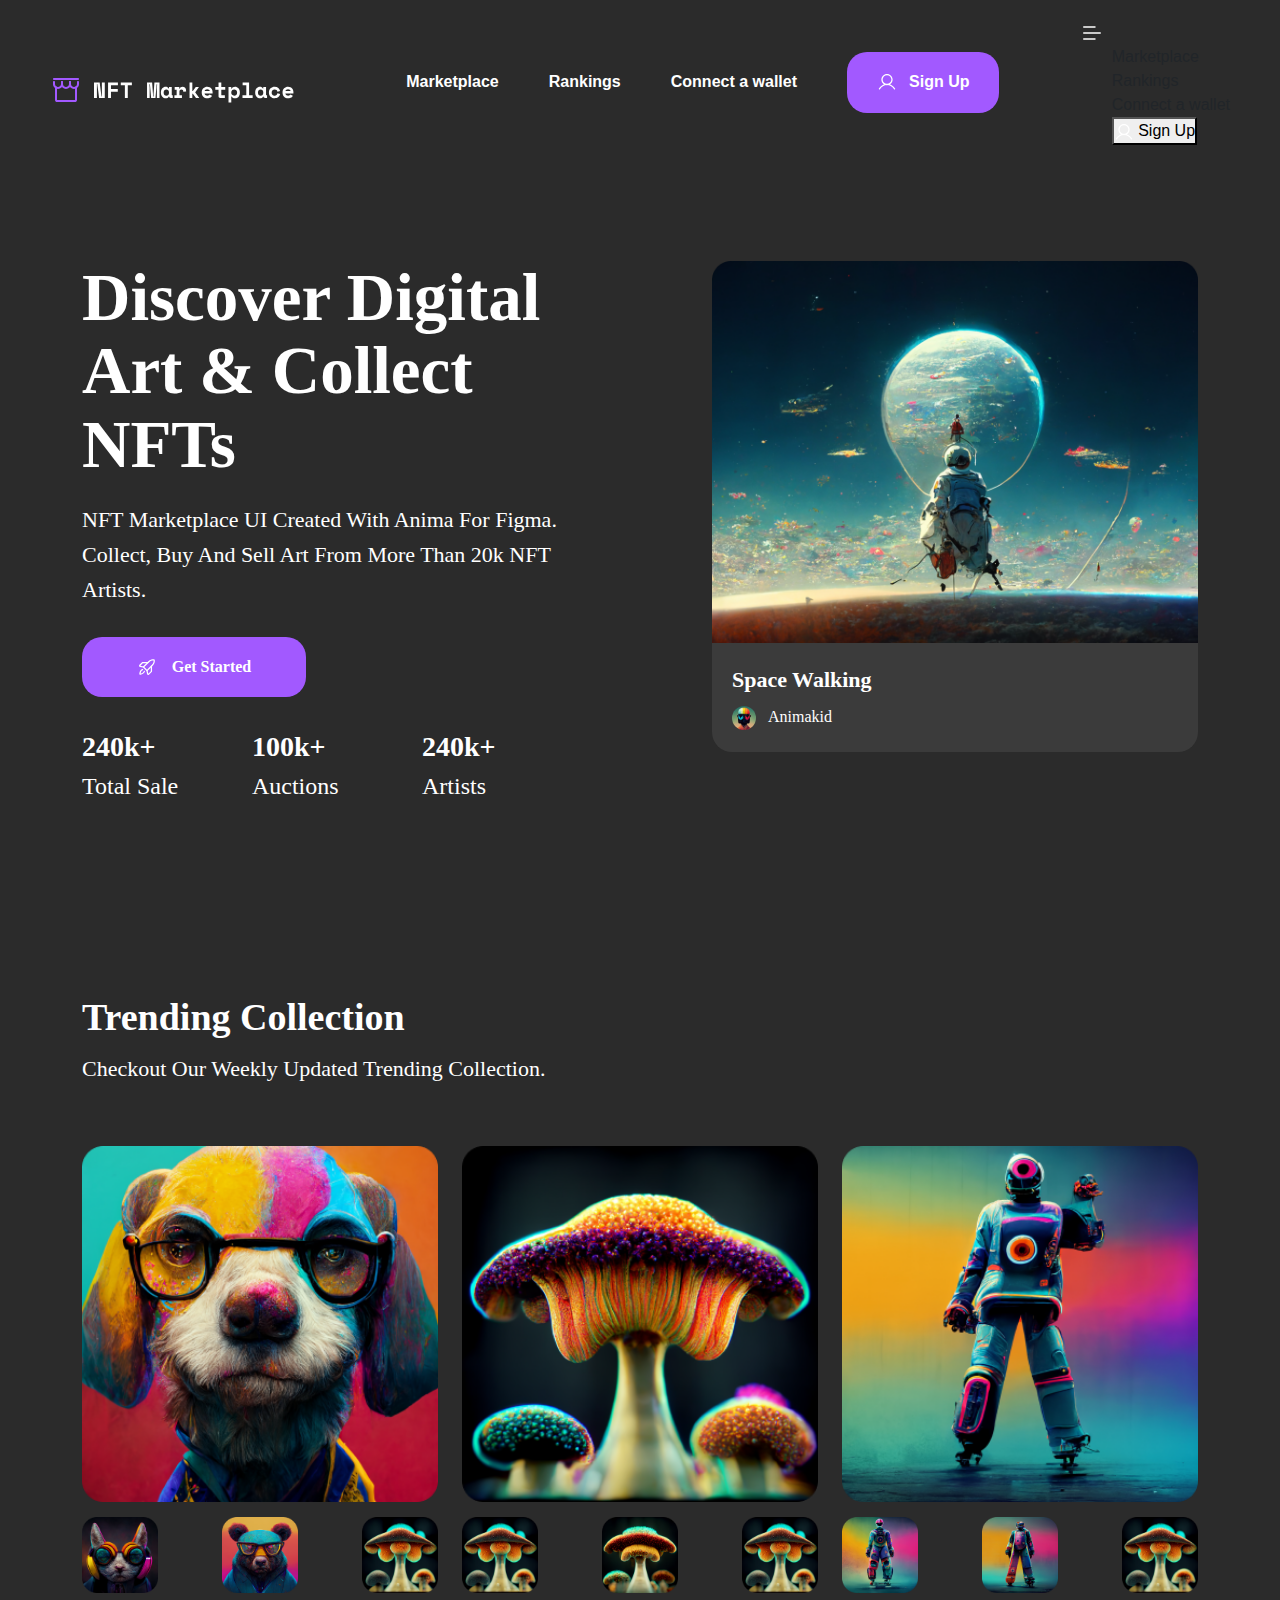
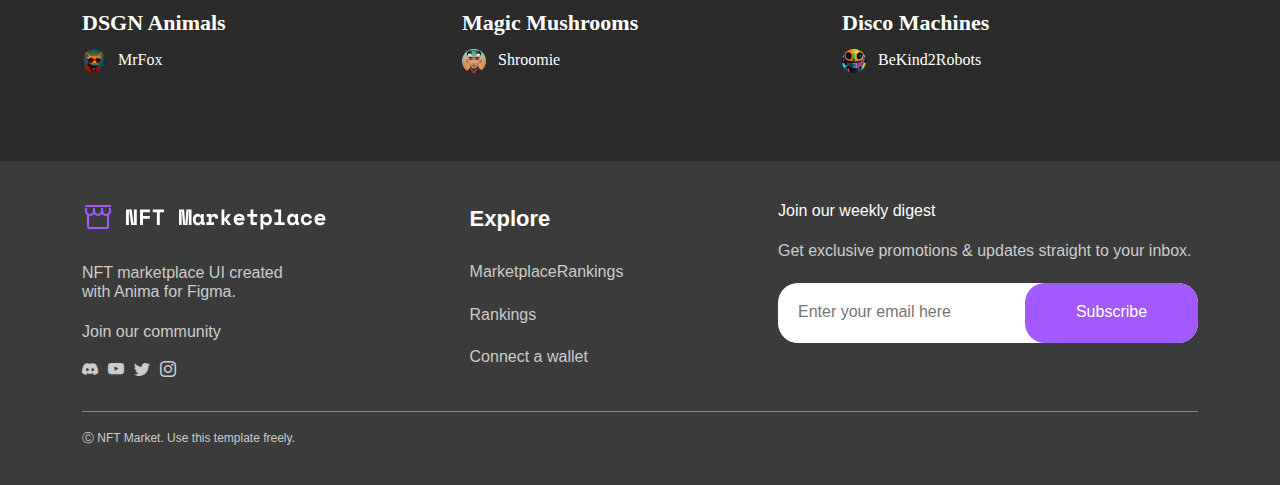
==== commit 8a66c60e: "rankins page created" ====
--- a/Index.html
+++ b/Index.html
@@ -35,8 +35,8 @@
                     <a href="#" class="home_link">Connect a wallet</a>
                 </li>
                 <button class="nav_btn">
-              <img src="images/User.svg" alt="" /> Sign Up
-            </button>
+            <img src="images/User.svg" alt="" /> Sign Up
+          </button>
             </ul>
             <div class="hamburger">
                 <img src="images/nav_menu.svg" alt="" />
@@ -52,20 +52,15 @@
                             <a href="#">Connect a wallet</a>
                         </li>
                         <button class="nav_btn">
-                  <img src="images/User.svg" alt="" /> Sign Up
-                </button>
+                <img src="images/User.svg" alt="" /> Sign Up
+              </button>
                     </ul>
                 </div>
             </div>
         </nav>
     </header>
 
-    <!-- main -->
-
     <main class="main">
-
-        <!-- space walking -->
-
         <section class="space_walking">
             <div class="container">
                 <div class="row">
@@ -125,8 +120,6 @@
             </div>
         </section>
 
-        <!-- trending -->
-
         <section class="trending">
             <div class="container">
                 <h1>Trending Collection</h1>
@@ -201,385 +194,6 @@
                             </div>
                         </div>
                     </div>
-                </div>
-            </div>
-        </section>
-
-        <!-- index creator => in cre -->
-
-        <section class="index__creator--bg">
-            <div class="index__creator d-flex flex-column container">
-                <div class="d-flex justify-content-between align-items-center w-100 in__cre__title">
-                    <div class="d-flex flex-column">
-                        <h2>Top creators</h2>
-                        <p>Checkout Top Rated Creators on the NFT Marketplace</p>
-                    </div>
-                    <a href="#"><button class="d-none justify-content-center align-items-center d-md-flex"><i class="bi bi-rocket-takeoff"></i>View Rankings</button></a>
-                </div>
-                <div class="w-100 row row-cols-lg-4 row-cols-sm-2 row-cols-1 justify-content-center m-0 in__cre__wrapper--card">
-                    <div class="d-flex flex-lg-column  position-relative align-items-lg-center in__cre__card">
-                        <span class="in__cre__span fw-normal d-flex justify-content-center align-items-center">1</span>
-                        <div class="in__cre__wrapper--img">
-                            <img src="./images/Keepitreal.svg" alt="img">
-                        </div>
-                        <div class="d-flex flex-column w-100 justify-content-lg-center justify-content-start in__cre__text">
-                            <h4 class="text-lg-center text-start">Keepitreal</h4>
-                            <p class="d-flex justify-content-between fw-normal"><span>Total Sales:</span>34.53 ETH</p>
-                        </div>
-                    </div>
-                    <div class="d-flex flex-lg-column  position-relative align-items-lg-center in__cre__card">
-                        <span class="in__cre__span fw-normal d-flex justify-content-center align-items-center">2</span>
-                        <div class="in__cre__wrapper--img">
-                            <img src="./images/DigiLab.svg" alt="img">
-                        </div>
-                        <div class="d-flex flex-column w-100 justify-content-lg-center justify-content-start in__cre__text">
-                            <h4 class="text-lg-center text-start">DigiLab</h4>
-                            <p class="d-flex justify-content-between fw-normal"><span>Total Sales:</span>34.53 ETH</p>
-                        </div>
-                    </div>
-                    <div class="d-flex flex-lg-column  position-relative align-items-lg-center in__cre__card">
-                        <span class="in__cre__span fw-normal d-flex justify-content-center align-items-center">3</span>
-                        <div class="in__cre__wrapper--img">
-                            <img src="./images/GravityOne.svg" alt="img">
-                        </div>
-                        <div class="d-flex flex-column w-100 justify-content-lg-center justify-content-start in__cre__text">
-                            <h4 class="text-lg-center text-start">GravityOne</h4>
-                            <p class="d-flex justify-content-between fw-normal"><span>Total Sales:</span>34.53 ETH</p>
-                        </div>
-                    </div>
-                    <div class="d-flex flex-lg-column  position-relative align-items-lg-center in__cre__card">
-                        <span class="in__cre__span fw-normal d-flex justify-content-center align-items-center">4</span>
-                        <div class="in__cre__wrapper--img">
-                            <img src="./images/Juanie.svg" alt="img">
-                        </div>
-                        <div class="d-flex flex-column w-100 justify-content-lg-center justify-content-start in__cre__text">
-                            <h4 class="text-lg-center text-start">Juanie</h4>
-                            <p class="d-flex justify-content-between fw-normal"><span>Total Sales:</span>34.53 ETH</p>
-                        </div>
-                    </div>
-                    <div class="d-flex flex-lg-column  position-relative align-items-lg-center in__cre__card">
-                        <span class="in__cre__span fw-normal d-flex justify-content-center align-items-center">5</span>
-                        <div class="in__cre__wrapper--img">
-                            <img src="./images/BlueWhale.svg" alt="img">
-                        </div>
-                        <div class="d-flex flex-column w-100 justify-content-lg-center justify-content-start in__cre__text">
-                            <h4 class="text-lg-center text-start">BlueWhale</h4>
-                            <p class="d-flex justify-content-between fw-normal"><span>Total Sales:</span>34.53 ETH</p>
-                        </div>
-                    </div>
-                    <div class="d-flex flex-lg-column  position-relative align-items-lg-center in__cre__card  in__cre__card--mobil">
-                        <span class="in__cre__span fw-normal d-flex justify-content-center align-items-center">6</span>
-                        <div class="in__cre__wrapper--img">
-                            <img src="./images/mr_fox.svg" alt="img">
-                        </div>
-                        <div class="d-flex flex-column w-100 justify-content-lg-center justify-content-start in__cre__text">
-                            <h4 class="text-lg-center text-start">Mr Fox</h4>
-                            <p class="d-flex justify-content-between fw-normal"><span>Total Sales:</span>34.53 ETH</p>
-                        </div>
-                    </div>
-                    <div class="d-flex flex-lg-column  position-relative align-items-lg-center in__cre__card in__cre__card--tablet">
-                        <span class="in__cre__span fw-normal d-flex justify-content-center align-items-center">7</span>
-                        <div class="in__cre__wrapper--img">
-                            <img src="./images/Shroomie.svg" alt="img">
-                        </div>
-                        <div class="d-flex flex-column w-100 justify-content-lg-center justify-content-start in__cre__text">
-                            <h4 class="text-lg-center text-start">Shroomie</h4>
-                            <p class="d-flex justify-content-between fw-normal"><span>Total Sales:</span>34.53 ETH</p>
-                        </div>
-                    </div>
-                    <div class="d-flex flex-lg-column  position-relative align-items-lg-center in__cre__card in__cre__card--tablet">
-                        <span class="in__cre__span fw-normal d-flex justify-content-center align-items-center">8</span>
-                        <div class="in__cre__wrapper--img">
-                            <img src="./images/robotica.svg" alt="img">
-                        </div>
-                        <div class="d-flex flex-column w-100 justify-content-lg-center justify-content-start in__cre__text">
-                            <h4 class="text-lg-center text-start">Robotica</h4>
-                            <p class="d-flex justify-content-between fw-normal"><span>Total Sales:</span>34.53 ETH</p>
-                        </div>
-                    </div>
-                    <div class="d-flex flex-lg-column  position-relative align-items-lg-center in__cre__card in__cre__card--tablet">
-                        <span class="in__cre__span fw-normal d-flex justify-content-center align-items-center">9</span>
-                        <div class="in__cre__wrapper--img">
-                            <img src="./images/RustyRobot.svg" alt="img">
-                        </div>
-                        <div class="d-flex flex-column w-100 justify-content-lg-center justify-content-start in__cre__text">
-                            <h4 class="text-lg-center text-start">RustyRobot</h4>
-                            <p class="d-flex justify-content-between fw-normal"><span>Total Sales:</span>34.53 ETH</p>
-                        </div>
-                    </div>
-                    <div class="d-flex flex-lg-column  position-relative align-items-lg-center in__cre__card in__cre__card--tablet">
-                        <span class="in__cre__span fw-normal d-flex justify-content-center align-items-center">10</span>
-                        <div class="in__cre__wrapper--img">
-                            <img src="./images/animakid.svg" alt="img">
-                        </div>
-                        <div class="d-flex flex-column w-100 justify-content-lg-center justify-content-start in__cre__text">
-                            <h4 class="text-lg-center text-start">Animakid</h4>
-                            <p class="d-flex justify-content-between fw-normal"><span>Total Sales:</span>34.53 ETH</p>
-                        </div>
-                    </div>
-                    <div class="d-flex flex-lg-column  position-relative align-items-lg-center in__cre__card in__cre__card--tablet">
-                        <span class="in__cre__span fw-normal d-flex justify-content-center align-items-center">11</span>
-                        <div class="in__cre__wrapper--img">
-                            <img src="./images/Dotgu.svg" alt="img">
-                        </div>
-                        <div class="d-flex flex-column w-100 justify-content-lg-center justify-content-start in__cre__text">
-                            <h4 class="text-lg-center text-start">Dotgu</h4>
-                            <p class="d-flex justify-content-between fw-normal"><span>Total Sales:</span>34.53 ETH</p>
-                        </div>
-                    </div>
-                    <div class="d-flex flex-lg-column  position-relative align-items-lg-center in__cre__card in__cre__card--tablet">
-                        <span class="in__cre__span fw-normal d-flex justify-content-center align-items-center">12</span>
-                        <div class="in__cre__wrapper--img">
-                            <img src="./images/Ghiblier.svg" alt="img">
-                        </div>
-                        <div class="d-flex flex-column w-100 justify-content-lg-center justify-content-start in__cre__text">
-                            <h4 class="text-lg-center text-start">Ghiblier</h4>
-                            <p class="d-flex justify-content-between fw-normal"><span>Total Sales:</span>34.53 ETH</p>
-                        </div>
-                    </div>
-                </div>
-                <a href="#" class="d-flex justify-content-center"><button class="w-100 d-md-none d-flex align-items-center justify-content-center in__cre__button--mobile"><i class="bi bi-rocket-takeoff"></i>View Rankings</button></a>
-            </div>
-        </section>
-
-        <!-- Category -->
-
-        <section class="category__bg">
-            <div class="category container d-flex flex-column">
-                <h1>Browse Categories</h1>
-                <div class="row row-cols-sm-4 row-cols-2 category__wrapper--card m-0 justify-content-center w-100">
-                    <a href="#" class="m-0 w-auto p-0">
-                        <div class="category__card d-flex flex-column p-0">
-                            <div class="category__wrapper--img position-relative">
-                                <img src="./images/bg-img-1.svg" alt="img" class="category__bg-img position-absolute">
-                                <img src="./images/PaintBrush.svg" alt="img" class="category__img position-absolute">
-                            </div>
-                            <div class="category__text">
-                                <h3>Art</h3>
-                            </div>
-                        </div>
-                    </a>
-
-                    <a href="#" class="m-0 w-auto p-0">
-                        <div class="category__card d-flex flex-column p-0">
-                            <div class="category__wrapper--img position-relative">
-                                <img src="./images/bg-img-2.svg" alt="img" class="category__bg-img position-absolute">
-                                <img src="./images/Swatches.svg" alt="img" class="category__img position-absolute">
-                            </div>
-                            <div class="category__text">
-                                <h3>Collectibles</h3>
-                            </div>
-                        </div>
-                    </a>
-
-                    <a href="#" class="m-0 w-auto p-0">
-                        <div class="category__card d-flex flex-column p-0">
-                            <div class="category__wrapper--img position-relative">
-                                <img src="./images/bg-img-3.svg" alt="img" class="category__bg-img position-absolute">
-                                <img src="./images/MusicNotes.svg" alt="img" class="category__img position-absolute">
-                            </div>
-                            <div class="category__text">
-                                <h3>Music</h3>
-                            </div>
-                        </div>
-                    </a>
-
-                    <a href="#" class="m-0 w-auto p-0">
-                        <div class="category__card d-flex flex-column p-0">
-                            <div class="category__wrapper--img position-relative">
-                                <img src="./images/bg-img-4.svg" alt="img" class="category__bg-img position-absolute">
-                                <img src="./images/Camera.svg" alt="img" class="category__img position-absolute">
-                            </div>
-                            <div class="category__text">
-                                <h3>Photography</h3>
-                            </div>
-                        </div>
-                    </a>
-
-                    <a href="#" class="m-0 w-auto p-0">
-                        <div class="category__card d-flex flex-column p-0">
-                            <div class="category__wrapper--img position-relative">
-                                <img src="./images/bg-img-5.svg" alt="img" class="category__bg-img position-absolute">
-                                <img src="./images/VideoCamera.svg" alt="img" class="category__img position-absolute">
-                            </div>
-                            <div class="category__text">
-                                <h3>Video</h3>
-                            </div>
-                        </div>
-                    </a>
-
-                    <a href="#" class="m-0 w-auto p-0">
-                        <div class="category__card d-flex flex-column p-0">
-                            <div class="category__wrapper--img position-relative">
-                                <img src="./images/bg-img-6.svg" alt="img" class="category__bg-img position-absolute">
-                                <img src="./images/MagicWand.svg" alt="img" class="category__img position-absolute">
-                            </div>
-                            <div class="category__text">
-                                <h3>Utility</h3>
-                            </div>
-                        </div>
-                    </a>
-
-                    <a href="#" class="m-0 w-auto p-0">
-                        <div class="category__card d-flex flex-column p-0">
-                            <div class="category__wrapper--img position-relative">
-                                <img src="./images/bg-img-7.svg" alt="img" class="category__bg-img position-absolute">
-                                <img src="./images/Basketball.svg" alt="img" class="category__img position-absolute">
-                            </div>
-                            <div class="category__text">
-                                <h3>Sport</h3>
-                            </div>
-                        </div>
-                    </a>
-
-                    <a href="#" class="m-0 w-auto p-0">
-                        <div class="category__card d-flex flex-column p-0">
-                            <div class="category__wrapper--img position-relative">
-                                <img src="./images/bg-img-8.svg" alt="img" class="category__bg-img position-absolute">
-                                <img src="./images/Planet.svg" alt="img" class="category__img position-absolute">
-                            </div>
-                            <div class="category__text">
-                                <h3>Virtual Worlds</h3>
-                            </div>
-                        </div>
-                    </a>
-                </div>
-            </div>
-        </section>
-
-        <!-- discover -->
-
-        <section class="discover__bg">
-            <div class="discover container d-flex flex-column">
-                <div class="discover__title d-flex justify-content-between align-items-center">
-                    <div class="d-flex flex-column">
-                        <h2>Discover More NFTs</h2>
-                        <p>Explore new trending NFTs</p>
-                    </div>
-                    <a href="#"><button class="d-sm-flex justify-content-center align-items-center d-none"><i class="bi bi-eye"></i>See All</button></a>
-                </div>
-                <div class="discover__wrapper--card row row-cols-1 row-cols-sm-3 justify-content-center m-0 p-0">
-                    <div class="discover__card d-flex flex-column p-0">
-                        <div class="discover__img">
-                            <img src="./images/Distant_Galaxy.svg" alt="img">
-                        </div>
-                        <div class="discover__content fw-normal">
-                            <h3>Distant Galaxy</h3>
-                            <div class="discover__author d-flex align-items-center">
-                                <img src="./images/MoonDancer.svg" alt="img">
-                                <p>MoonDancer</p>
-                            </div>
-                            <div class="discover__price d-flex justify-content-between">
-                                <p>Price</p>
-                                <p>Highest Bid</p>
-                            </div>
-                            <div class="discover__desc d-flex justify-content-between">
-                                <p>1.63 ETH</p>
-                                <p>0.33 wETH</p>
-                            </div>
-                        </div>
-                    </div>
-                    <div class="discover__card d-flex flex-column p-0">
-                        <div class="discover__img">
-                            <img src="./images/Life_On_Edena.svg" alt="img">
-                        </div>
-                        <div class="discover__content fw-normal">
-                            <h3>Life On Edena</h3>
-                            <div class="discover__author d-flex align-items-center">
-                                <img src="./images/NebulaKid.svg" alt="img">
-                                <p>NebulaKid</p>
-                            </div>
-                            <div class="discover__price d-flex justify-content-between">
-                                <p>Price</p>
-                                <p>Highest Bid</p>
-                            </div>
-                            <div class="discover__desc d-flex justify-content-between">
-                                <p>1.63 ETH</p>
-                                <p>0.33 wETH</p>
-                            </div>
-                        </div>
-                    </div>
-                    <div class="discover__card d-sm-none d-lg-flex   d-flex flex-column p-0">
-                        <div class="discover__img">
-                            <img src="./images/AstroFiction.svg" alt="img">
-                        </div>
-                        <div class="discover__content fw-normal">
-                            <h3>AstroFiction</h3>
-                            <div class="discover__author d-flex align-items-center">
-                                <img src="./images/Spaceone.svg" alt="img">
-                                <p>Spaceone</p>
-                            </div>
-                            <div class="discover__price d-flex justify-content-between">
-                                <p>Price</p>
-                                <p>Highest Bid</p>
-                            </div>
-                            <div class="discover__desc d-flex justify-content-between">
-                                <p>1.63 ETH</p>
-                                <p>0.33 wETH</p>
-                            </div>
-                        </div>
-                    </div>
-                </div>
-                <a href="#"><button class="d-flex justify-content-center align-items-center d-sm-none"><i class="bi bi-eye"></i>See All</button></a>
-            </div>
-        </section>
-
-        <!-- mashroom -->
-
-        <section class="container-fluid p-0">
-            <img src="./images/NFT-Highlight-laptop.svg" alt="img" class="d-lg-block d-none p-0 m-0 w-100 h-100">
-            <img src="./images/NFT-Highlight-tablet.svg" alt="img" class="d-sm-block d-lg-none d-none w-100 h-100 p-0 m-0">
-            <img src="./images/NFT-Highlight-mobil.svg" alt="img" class="d-block d-sm-none h-100 p-0 m-0 w-100">
-        </section>
-
-        <!-- work -->
-
-        <section class="work__bg">
-            <div class="work container d-flex flex-column">
-                <div class="work__title d-flex flex-column">
-                    <h2>How it works</h2>
-                    <p>Find out how to get started</p>
-                </div>
-                <div class="work__wrapper--card d-flex flex-sm-row flex-column text-sm-center text-start justify-content-center">
-                    <div class="work__card d-flex flex-sm-column flex-row align-items-center">
-                        <img src="./images/work_1.svg" alt="img" class="w-100">
-                        <div class="d-flex flex-column">
-                            <h4>Setup Your wallet</h4>
-                            <p class="fw-normal">Set up your wallet of choice. Connect it to the Animarket by clicking the wallet icon in the top right corner.</p>
-                        </div>
-                    </div>
-                    <div class="work__card d-flex flex-sm-column flex-row align-items-center">
-                        <img src="./images/work_2.svg" alt="img" class="w-100">
-                        <div class="d-flex flex-column">
-                            <h4>Create Collection</h4>
-                            <p class="fw-normal">Upload your work and setup your collection. Add a description, social links and floor price.</p>
-                        </div>
-                    </div>
-                    <div class="work__card d-flex flex-sm-column flex-row align-items-center">
-                        <img src="./images/work_3.svg" alt="img" class="w-100">
-                        <div class="d-flex flex-column">
-                            <h4>Start Earning</h4>
-                            <p class="fw-normal">Choose between auctions and fixed-price listings. Start earning by selling your NFTs or trading others.</p>
-                        </div>
-                    </div>
-                </div>
-            </div>
-        </section>
-
-        <!-- digest -->
-
-        <section class="digest__bg">
-            <div class="digest container d-flex flex-md-row flex-column justify-content-md-between">
-                <div class="digest__img">
-                    <img src="./images/astronaut.svg" alt="img">
-                </div>
-                <div class="digest__content">
-                    <h1>Join Our Weekly Digest</h1>
-                    <p class="fw-normal">Get exclusive promotions & updates straight to your inbox.</p>
-                    <form class="d-flex flex-lg-row flex-column align-items-center align-items-center justify-content-between">
-                        <input type="email" name="email" id="email" placeholder="Enter your email here" required class="fw-normal">
-                        <button type="submit" class="d-flex justify-content-center align-items-center"><i class="bi bi-envelope"></i>Subscribe</button>
-                    </form>
                 </div>
             </div>
         </section>
--- a/css/main.css
+++ b/css/main.css
@@ -40,12 +40,8 @@
   margin: 0;
 }
 
-button {
-  cursor: pointer;
-}
-
 body {
-  font-family: "Work Sans", sans-serif !important;
+  font-family: "Work Sans", sans-serif;
 }
 
 ul {
@@ -53,12 +49,7 @@
 }
 
 a {
-  cursor: pointer;
   text-decoration: none;
-  color: inherit;
-}
-
-a:hover {
   color: inherit;
 }
 
@@ -212,7 +203,7 @@
     margin: 0;
   }
   .footer__email form input,
-  .footer__email form button {
+.footer__email form button {
     width: 100%;
     height: 46px !important;
     border-radius: 20px;
@@ -333,647 +324,4 @@
   .art__pro .art__wrapper--card {
     padding: 80px 30px;
   }
-}
-.index__creator--bg {
-  background: #2b2b2b;
-}
-
-.index__creator {
-  font-family: "Work Sans", sans-serif !important;
-  color: #ffffff;
-  padding: 80px 0;
-  gap: 60px;
-}
-.index__creator .in__cre__title div {
-  gap: 10px;
-}
-.index__creator .in__cre__title div h2 {
-  font-weight: 600;
-  font-size: 38px;
-  line-height: 120%;
-}
-.index__creator .in__cre__title div p {
-  font-weight: 400;
-  font-size: 22px;
-  line-height: 160%;
-}
-.index__creator .in__cre__title button {
-  border: 2px solid #A259FF;
-  border-radius: 20px;
-  width: 247px;
-  height: 60px;
-  font-weight: 600;
-  font-size: 16px;
-  line-height: 140%;
-  background-color: unset;
-  color: #ffffff;
-  gap: 12px;
-}
-.index__creator .in__cre__title button i {
-  color: #A259FF;
-  font-size: 20px;
-}
-.index__creator .in__cre__wrapper--card {
-  gap: 31px;
-  line-height: 140%;
-}
-.index__creator .in__cre__wrapper--card .in__cre__card {
-  width: 240px;
-  height: 238px;
-  background: #3B3B3B;
-  padding: 20px;
-  border-radius: 20px;
-  gap: 20px;
-}
-.index__creator .in__cre__wrapper--card .in__cre__card .in__cre__span {
-  position: absolute;
-  top: 20px;
-  left: 20px;
-  background-color: #2b2b2b;
-  font-size: 16px;
-  width: 30px;
-  height: 30px;
-  border-radius: 50%;
-  color: #858584;
-}
-.index__creator .in__cre__wrapper--card .in__cre__card .in__cre__text {
-  gap: 5px;
-}
-.index__creator .in__cre__wrapper--card .in__cre__card .in__cre__text h4 {
-  font-weight: 600;
-  font-size: 22px;
-}
-.index__creator .in__cre__wrapper--card .in__cre__card .in__cre__text p {
-  font-size: 16px;
-}
-.index__creator .in__cre__wrapper--card .in__cre__card .in__cre__text p span {
-  color: #858584;
-}
-.index__creator .in__cre__button--mobile {
-  width: 100%;
-  height: 60px;
-  border: 2px solid #A259FF;
-  border-radius: 20px;
-  font-weight: 600;
-  font-size: 16px;
-  line-height: 140%;
-  background-color: unset;
-  color: #ffffff;
-  gap: 12px;
-}
-.index__creator .in__cre__button--mobile i {
-  color: #A259FF;
-  font-size: 20px;
-}
-
-@media screen and (max-width: 992px) {
-  .index__creator {
-    padding: 40px 0;
-    gap: 40px;
-  }
-  .index__creator .in__cre__title div {
-    gap: 10px;
-  }
-  .index__creator .in__cre__title div h2 {
-    font-size: 28px;
-  }
-  .index__creator .in__cre__title div p {
-    font-size: 16px;
-  }
-  .index__creator .in__cre__wrapper--card .in__cre__card {
-    width: 330px;
-    height: 100px;
-  }
-  .index__creator .in__cre__wrapper--card .in__cre__card .in__cre__span {
-    top: 13px;
-    left: 12px;
-  }
-  .index__creator .in__cre__wrapper--card .in__cre__card .in__cre__wrapper--img img {
-    width: 60px;
-    height: 60px;
-  }
-  .index__creator .in__cre__wrapper--card .in__cre__card .in__cre__text p {
-    padding-right: 20px;
-    font-size: 16px;
-  }
-  .index__creator .in__cre__wrapper--card .in__cre__card .in__cre__text p span {
-    color: #858584;
-  }
-  .index__creator .in__cre__card--tablet {
-    display: none !important;
-  }
-  .index__creator .in__cre__button--mobile {
-    width: 330px !important;
-  }
-}
-@media screen and (max-width: 576px) {
-  .index__creator {
-    padding: 40px 30px;
-    gap: 40px;
-  }
-  .index__creator .in__cre__title div {
-    gap: 10px;
-  }
-  .index__creator .in__cre__title div h2 {
-    font-size: 28px;
-  }
-  .index__creator .in__cre__title div p {
-    font-size: 16px;
-  }
-  .index__creator .in__cre__wrapper--card {
-    gap: 20px;
-  }
-  .index__creator .in__cre__wrapper--card .in__cre__card {
-    width: 100%;
-    height: 100px;
-  }
-  .index__creator .in__cre__wrapper--card .in__cre__card .in__cre__span {
-    top: 13px;
-    left: 12px;
-  }
-  .index__creator .in__cre__wrapper--card .in__cre__card .in__cre__wrapper--img img {
-    width: 60px;
-    height: 60px;
-  }
-  .index__creator .in__cre__wrapper--card .in__cre__card .in__cre__text p {
-    padding-right: 20px;
-    font-size: 16px;
-  }
-  .index__creator .in__cre__wrapper--card .in__cre__card .in__cre__text p span {
-    color: #858584;
-  }
-  .index__creator .in__cre__card--mobil,
-  .index__creator .in__cre__card--tablet {
-    display: none !important;
-  }
-  .index__creator .in__cre__button--mobile {
-    width: 100% !important;
-  }
-}
-.category__bg {
-  background: #2b2b2b;
-}
-
-.category {
-  font-family: "Work Sans", sans-serif !important;
-  padding: 80px 0;
-  gap: 60px;
-  color: #ffffff;
-}
-.category h1 {
-  font-weight: 600;
-  font-size: 38px;
-  line-height: 120%;
-}
-.category .category__wrapper--card {
-  gap: 31px;
-}
-.category .category__wrapper--card .category__card {
-  width: 240px;
-}
-.category .category__wrapper--card .category__card .category__wrapper--img {
-  width: 100%;
-  height: 240px;
-  overflow: hidden;
-  border-radius: 20px 20px 0 0;
-}
-.category .category__wrapper--card .category__card .category__wrapper--img .category__bg-img {
-  filter: blur(7.5px) !important;
-  top: 0;
-  left: 0;
-  width: 100%;
-  height: 100%;
-}
-.category .category__wrapper--card .category__card .category__wrapper--img .category__img {
-  top: 50%;
-  left: 50%;
-  transform: translate(-50%, -50%);
-  z-index: 1;
-  width: 100px;
-  height: 100px;
-}
-.category .category__wrapper--card .category__card .category__text {
-  border-radius: 0 0 20px 20px;
-  padding: 20px 30px 25px 30px;
-  background: #3B3B3B;
-}
-.category .category__wrapper--card .category__card .category__text h3 {
-  font-weight: 600;
-  font-size: 22px;
-  line-height: 140%;
-}
-
-@media screen and (max-width: 768px) {
-  .category {
-    padding: 40px 0;
-    gap: 40px;
-  }
-  .category h1 {
-    font-size: 28px;
-  }
-  .category .category__wrapper--card {
-    gap: 30px;
-  }
-  .category .category__wrapper--card .category__card {
-    max-width: 150px;
-    height: 209px;
-  }
-  .category .category__wrapper--card .category__card .category__wrapper--img {
-    height: 142px;
-  }
-  .category .category__wrapper--card .category__card .category__img {
-    width: 80px !important;
-    height: 80px !important;
-  }
-  .category .category__text {
-    padding: 20px 20px 25px 20px;
-  }
-  .category .category__text h3 {
-    font-size: 14px !important;
-  }
-}
-@media screen and (max-width: 576px) {
-  .category {
-    padding: 40px 30px;
-  }
-  .category .category__wrapper--card {
-    gap: 20px;
-  }
-  .category .category__wrapper--card .category__card {
-    max-width: 147px;
-  }
-}
-.discover__bg {
-  background: #2b2b2b;
-}
-
-.discover {
-  font-family: "Work Sans", sans-serif !important;
-  padding: 80px 0;
-  gap: 60px;
-  color: #ffffff;
-}
-.discover .discover__title div {
-  gap: 10px;
-}
-.discover .discover__title div h2 {
-  font-weight: 600;
-  font-size: 38px;
-  line-height: 120%;
-}
-.discover .discover__title div p {
-  font-weight: 400;
-  font-size: 22px;
-  line-height: 160%;
-}
-.discover .discover__title button {
-  width: 187px;
-  height: 60px;
-  gap: 12px;
-  border: 2px solid #A259FF;
-  color: #ffffff;
-  border-radius: 20px;
-  background-color: unset;
-  font-weight: 600;
-  font-size: 16px;
-  line-height: 140%;
-}
-.discover .discover__title button i {
-  color: #A259FF;
-  font-size: 20px;
-}
-.discover .discover__wrapper--card {
-  gap: 30px;
-}
-.discover .discover__wrapper--card .discover__card {
-  border-radius: 20px;
-  width: 330px;
-}
-.discover .discover__wrapper--card .discover__card .discover__img img {
-  width: 100%;
-  height: 100%;
-}
-.discover .discover__wrapper--card .discover__card .discover__content {
-  background: #3B3B3B;
-  padding: 20px 30px 25px 30px;
-  border-radius: 0 0 20px 20px;
-}
-.discover .discover__wrapper--card .discover__card .discover__content h3 {
-  font-weight: 600;
-  font-size: 22px;
-  line-height: 140%;
-}
-.discover .discover__wrapper--card .discover__card .discover__content .discover__author {
-  margin-top: 5px;
-  gap: 12px;
-  font-size: 16px;
-  line-height: 140%;
-}
-.discover .discover__wrapper--card .discover__card .discover__content .discover__author img {
-  width: 24px;
-  height: 24px;
-}
-.discover .discover__wrapper--card .discover__card .discover__content .discover__price {
-  margin-top: 25px;
-  font-size: 12px;
-  line-height: 110%;
-  color: #858584;
-}
-.discover .discover__wrapper--card .discover__card .discover__content .discover__desc {
-  font-size: 16px;
-  line-height: 140%;
-}
-
-@media screen and (max-width: 768px) {
-  .discover {
-    padding: 40px 0;
-    gap: 40px;
-  }
-  .discover .discover__title div h2 {
-    font-size: 28px;
-  }
-  .discover .discover__title div p {
-    font-size: 16px;
-  }
-}
-@media screen and (max-width: 576px) {
-  .discover {
-    padding: 40px 30px;
-    gap: 40px;
-  }
-  .discover .discover__title div h2 {
-    font-size: 28px;
-  }
-  .discover .discover__title div p {
-    font-size: 16px;
-  }
-  .discover .discover__wrapper--card {
-    gap: 20px;
-  }
-  .discover .discover__wrapper--card .discover__card {
-    width: 100%;
-  }
-  .discover button {
-    width: 100%;
-    height: 60px;
-    gap: 12px;
-    border-radius: 20px;
-    border: 2px solid #A259FF;
-    color: #ffffff;
-    font-weight: 600;
-    font-size: 16px;
-    line-height: 140%;
-    background-color: unset;
-  }
-  .discover button i {
-    color: #A259FF;
-    font-size: 20px;
-  }
-}
-.work__bg {
-  background: #2b2b2b;
-}
-
-.work {
-  padding: 80px 0;
-  gap: 48px;
-  color: #ffffff;
-  font-family: "Work Sans", sans-serif !important;
-}
-.work__title {
-  gap: 10px;
-}
-.work__title h2 {
-  font-weight: 600;
-  font-size: 38px;
-  line-height: 120%;
-}
-.work__title p {
-  font-weight: 400;
-  font-size: 22px;
-  line-height: 160%;
-}
-.work__wrapper--card {
-  gap: 30px;
-}
-.work__wrapper--card .work__card {
-  max-width: 330px;
-  padding: 10px 30px 30px 30px;
-  line-height: 140%;
-  border-radius: 20px;
-  background-color: #3B3B3B;
-  gap: 20px;
-}
-.work__wrapper--card .work__card h4 {
-  font-size: 22px;
-  font-weight: 600;
-}
-.work__wrapper--card .work__card p {
-  margin-top: 10px;
-  font-size: 16px;
-}
-
-@media screen and (max-width: 992px) {
-  .work {
-    padding: 40px 0;
-    gap: 40px;
-  }
-  .work__title h2 {
-    font-size: 28px;
-  }
-  .work__title p {
-    font-size: 16px;
-  }
-  .work__wrapper--card .work__card img {
-    width: 160px;
-    height: 160px;
-  }
-  .work__wrapper--card .work__card h4 {
-    font-size: 16px;
-  }
-  .work__wrapper--card .work__card p {
-    font-size: 12px;
-  }
-}
-@media screen and (max-width: 576px) {
-  .work {
-    padding: 40px 30px;
-  }
-  .work__wrapper--card {
-    gap: 20px;
-  }
-  .work__wrapper--card .work__card {
-    padding: 20px;
-    max-width: 100%;
-  }
-  .work__wrapper--card .work__card img {
-    max-width: 100px;
-    height: 100px;
-  }
-}
-.digest__bg {
-  padding-top: 40px;
-  padding-bottom: 80px;
-  background: #2b2b2b;
-}
-
-.digest {
-  background: #3B3B3B;
-  padding: 60px;
-  font-family: "Work Sans", sans-serif !important;
-  color: #ffffff;
-  border-radius: 20px;
-  gap: 80px;
-}
-.digest__img {
-  max-width: 425px;
-  max-height: 310px;
-}
-.digest__img img {
-  width: 100%;
-  height: 100%;
-}
-.digest__content {
-  max-width: 425px;
-}
-.digest__content h1 {
-  font-weight: 600;
-  font-size: 38px;
-  line-height: 120%;
-}
-.digest__content p {
-  margin-top: 10px;
-  font-size: 22px;
-  line-height: 160%;
-}
-.digest__content form {
-  margin-top: 40px;
-  width: 100%;
-  height: 60px;
-  gap: 12px;
-  border: none;
-  background: #FFFFFF;
-  border-radius: 20px;
-}
-.digest__content form input {
-  color: #ffffff;
-  margin-left: 20px;
-  font-size: 16px;
-  line-height: 140%;
-  color: #2B2B2B;
-  background: unset;
-  border: none;
-  outline: none;
-}
-.digest__content form button {
-  border: none;
-  color: #ffffff;
-  gap: 12px;
-  height: 100%;
-  width: 211px;
-  font-weight: 600;
-  font-size: 16px;
-  line-height: 140%;
-  background: #A259FF;
-  border-radius: 20px;
-}
-.digest__content form button i {
-  font-size: 20px;
-}
-
-@media screen and (max-width: 992px) {
-  .digest {
-    padding: 40px 30px;
-    gap: 30px;
-  }
-  .digest__img {
-    border-radius: 20px;
-    overflow: hidden;
-    max-width: 300px;
-    height: auto;
-  }
-  .digest__img img {
-    width: unset;
-    height: 280px;
-  }
-  .digest__content {
-    max-width: 300px;
-  }
-  .digest__content h1 {
-    font-size: 28px;
-  }
-  .digest__content p {
-    font-size: 16px;
-  }
-  .digest__content form {
-    margin-top: 40px;
-    height: 60px;
-    background: unset;
-    gap: 16px;
-  }
-  .digest__content form input {
-    width: 100%;
-    min-height: 46px;
-    margin-left: unset;
-    padding: 0 20px;
-    color: #2B2B2B;
-    background: unset;
-    border-radius: 20px;
-    background-color: #FFFFFF;
-  }
-  .digest__content form button {
-    min-height: 46px;
-    width: 100%;
-  }
-}
-@media screen and (max-width: 768px) {
-  .digest__bg {
-    padding: 0;
-  }
-  .digest {
-    background: unset;
-    padding: 40px 30px;
-  }
-  .digest__img {
-    border-radius: 20px;
-    overflow: hidden;
-    max-width: 100%;
-    min-height: unset;
-  }
-  .digest__img img {
-    width: 100%;
-    height: unset;
-  }
-  .digest__content {
-    max-width: 100%;
-  }
-  .digest__content h1 {
-    font-size: 28px;
-  }
-  .digest__content p {
-    font-size: 16px;
-  }
-  .digest__content form {
-    height: auto !important;
-    margin-top: 40px;
-    height: 60px;
-    background: unset;
-    gap: 16px;
-  }
-  .digest__content form input {
-    width: 100%;
-    min-height: 46px;
-    margin-left: unset;
-    padding: 0 20px;
-    color: #2B2B2B;
-    background: unset;
-    border-radius: 20px;
-    background-color: #FFFFFF;
-  }
-  .digest__content form button {
-    min-height: 46px;
-    width: 100%;
-  }
-}
-
-/*# sourceMappingURL=main.css.map */
+}/*# sourceMappingURL=main.css.map */